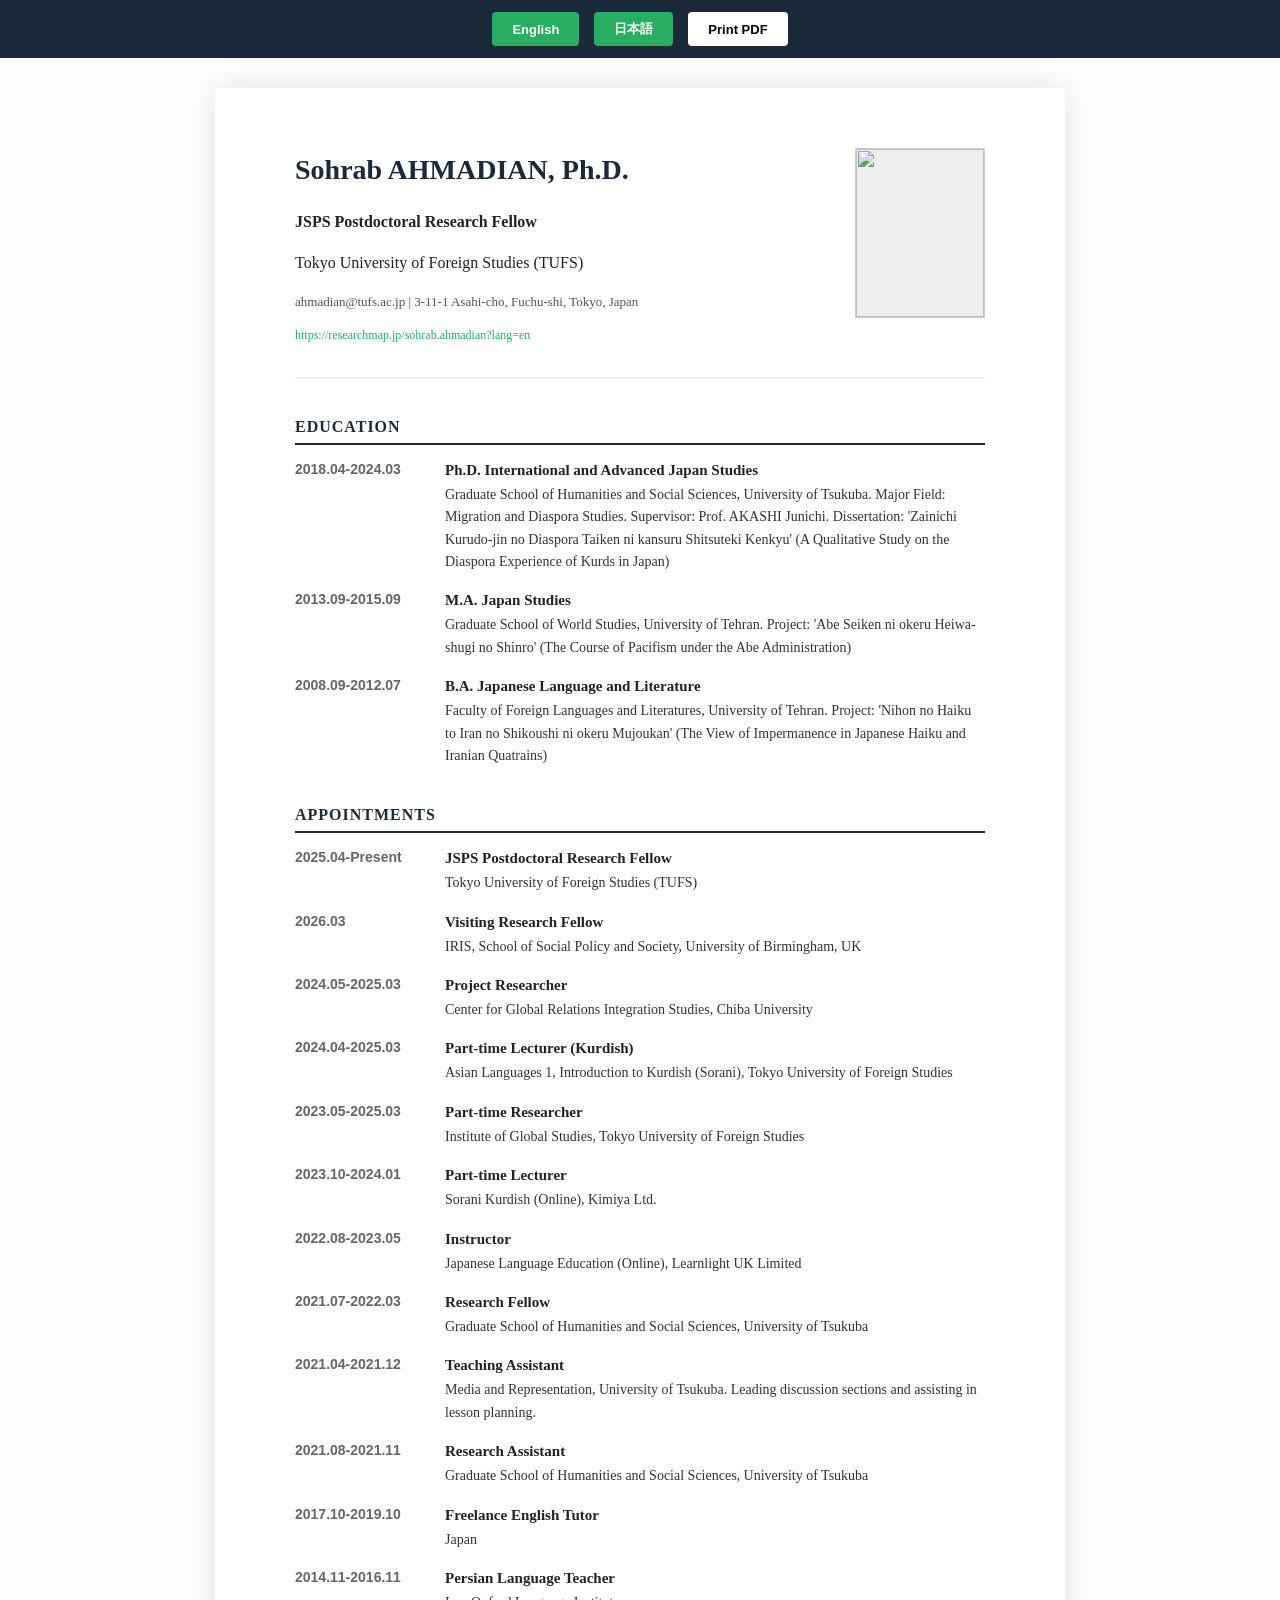
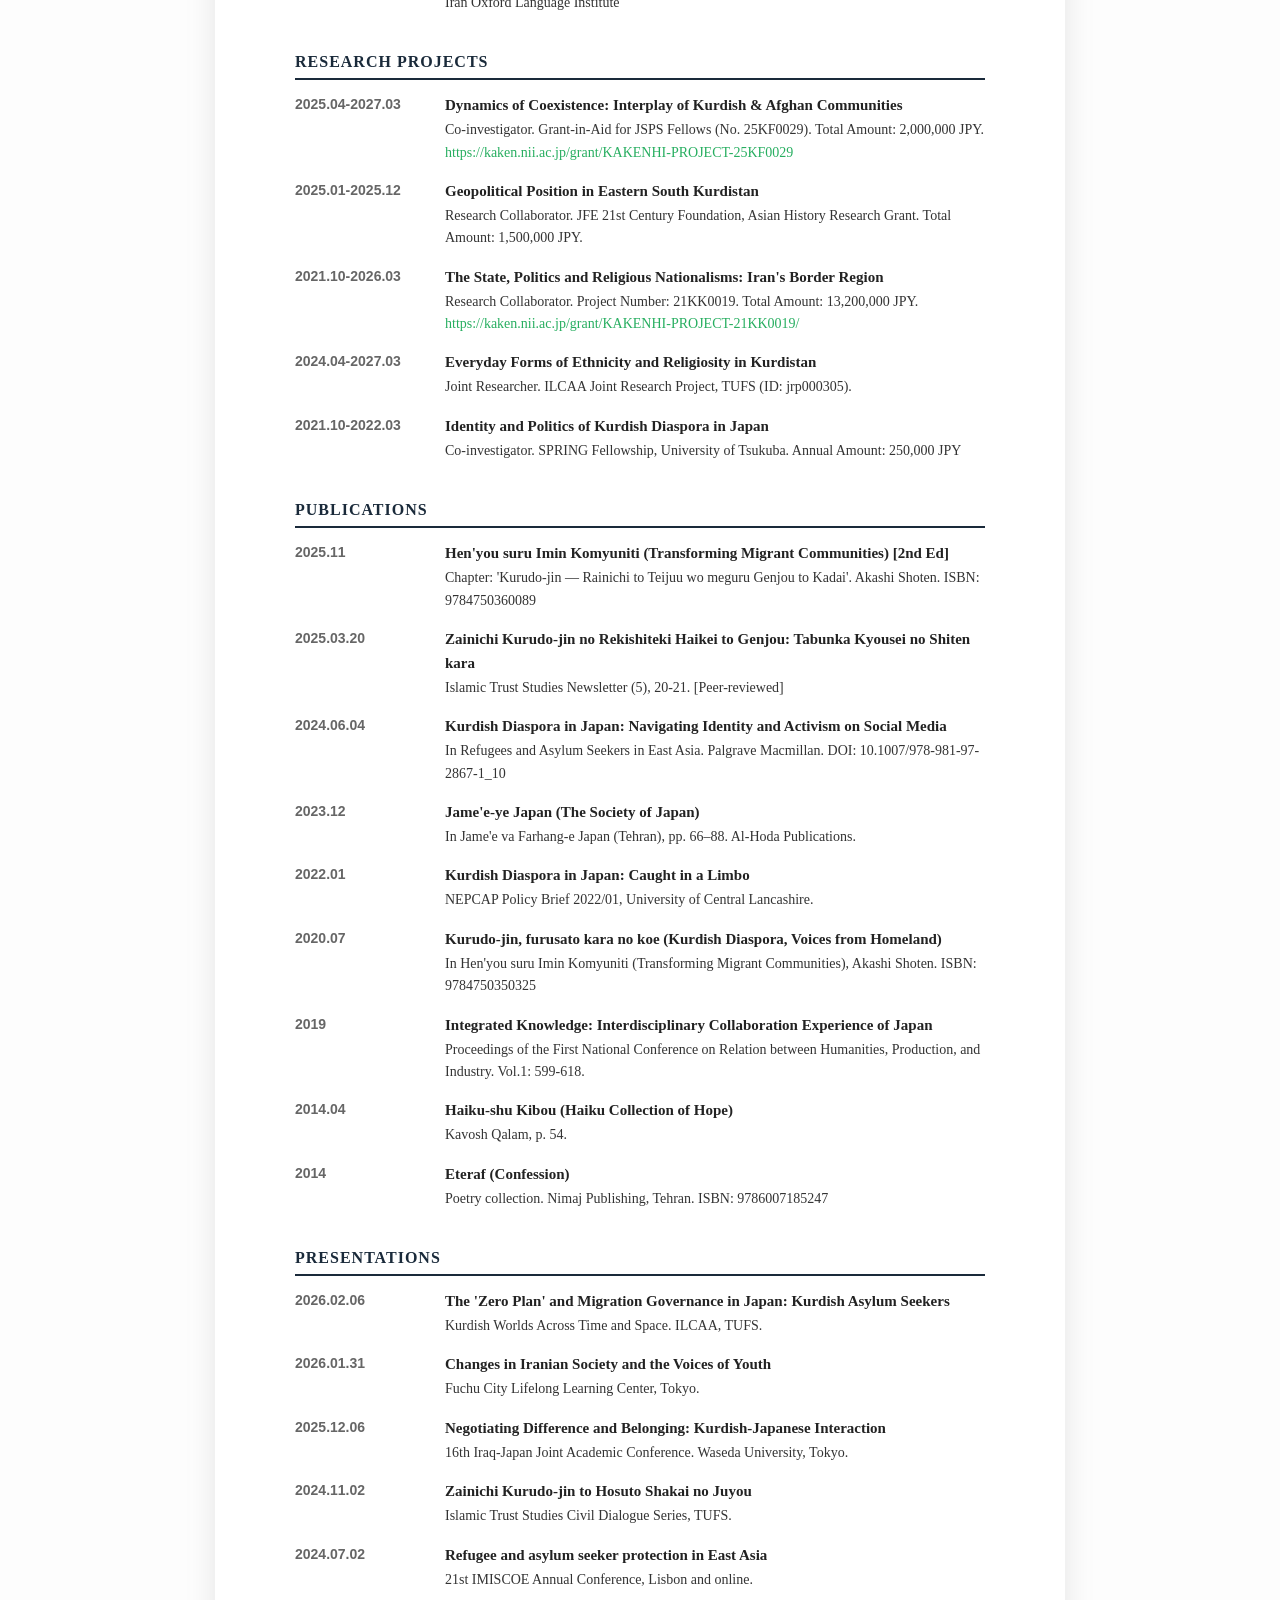
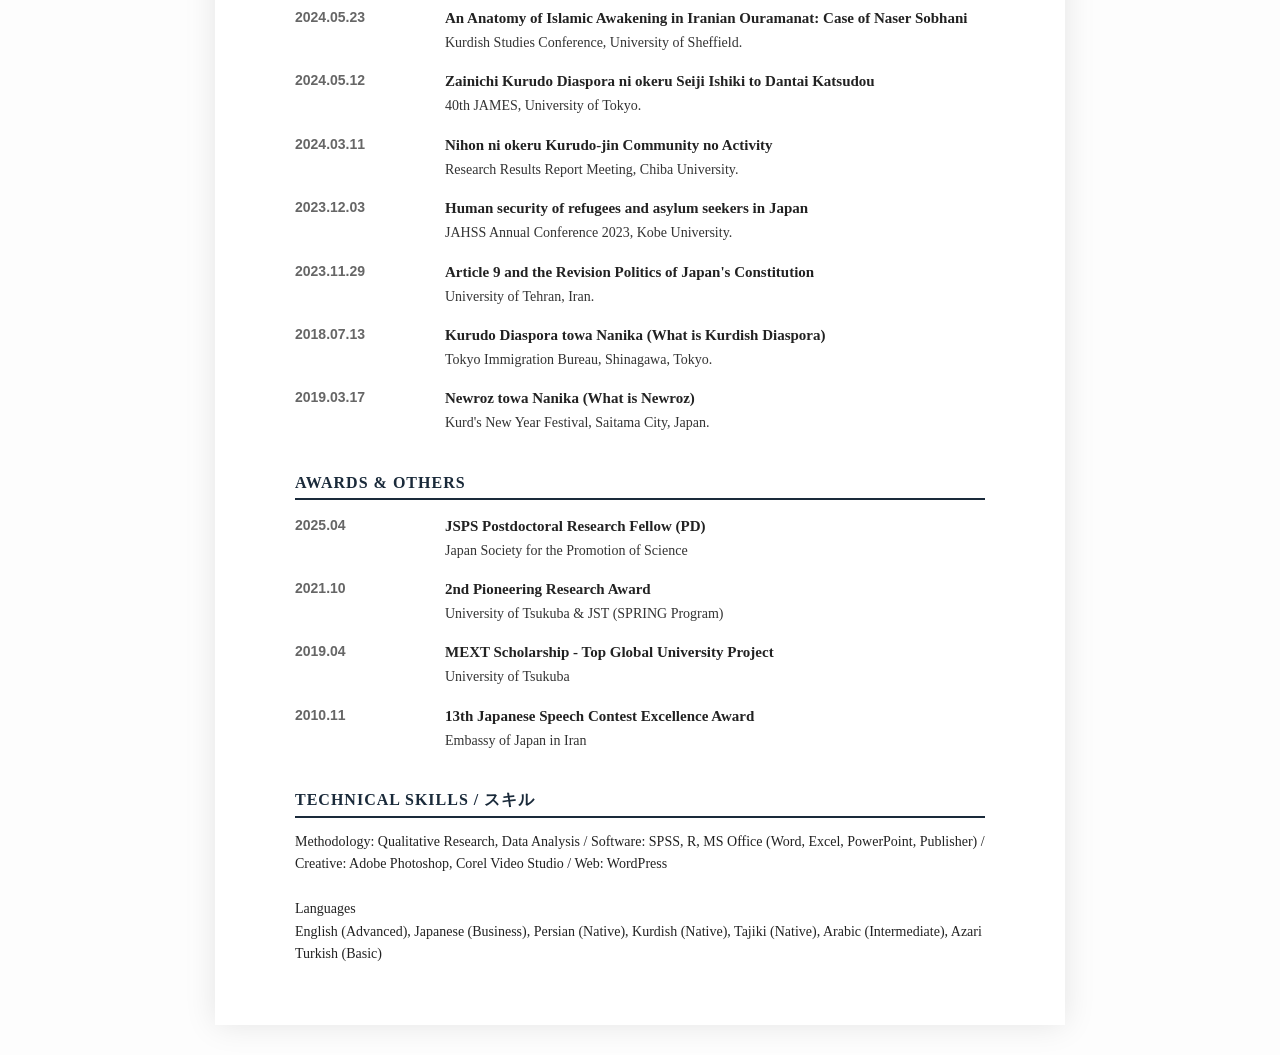
==== index.html @ d2781291 "CV Professional Sync v7.5" ====
<!DOCTYPE html>
<html lang="en">
<head>
    <meta charset="UTF-8">
    <meta name="viewport" content="width=device-width, initial-scale=1.0">
    <title>Sohrab AHMADIAN, Ph.D. | Academic CV</title>
    <style>
        :root { --primary: #1a2a3a; --accent: #27ae60; --bg: #fdfdfd; }
        * { box-sizing: border-box; }
        body { font-family: "Times New Roman", "Hiragino Mincho ProN", serif; margin: 0; background: var(--bg); color: #222; line-height: 1.6; }
        .toolbar { background: var(--primary); padding: 12px; position: sticky; top: 0; display: flex; justify-content: center; gap: 15px; z-index: 1000; }
        .btn { background: var(--accent); color: white; border: none; padding: 8px 20px; cursor: pointer; border-radius: 4px; font-weight: bold; font-size: 13px; transition: 0.3s; }
        .btn:hover { opacity: 0.8; }
        .cv-paper { max-width: 850px; margin: 30px auto; background: white; padding: 60px 80px; box-shadow: 0 0 30px rgba(0,0,0,0.1); min-height: 100vh; }
        header { display: flex; justify-content: space-between; border-bottom: 2px solid #eee; padding-bottom: 20px; margin-bottom: 30px; }
        .header-text h1 { margin: 0; font-size: 28px; color: var(--primary); }
        .katakana-name { display: block; font-size: 16px; margin-top: 5px; color: #666; font-weight: normal; }
        .photo { width: 130px; height: 170px; border: 1px solid #ccc; overflow: hidden; background: #eee; }
        .photo img { width: 100%; height: 100%; object-fit: cover; }
        h2 { border-bottom: 2px solid var(--primary); color: var(--primary); text-transform: uppercase; margin-top: 35px; font-size: 16px; padding-bottom: 3px; letter-spacing: 1px; }
        .entry { display: grid; grid-template-columns: 150px 1fr; margin-bottom: 15px; font-size: 14px; }
        .entry-date { color: #666; font-weight: bold; font-family: Arial, sans-serif; }
        .entry-title { font-weight: bold; font-size: 15px; }
        .entry-desc { color: #333; display: block; margin-top: 2px; white-space: pre-wrap; }
        @media print { .toolbar { display: none; } .cv-paper { box-shadow: none; margin: 0; padding: 40px; width: 100%; } }
    </style>
</head>
<body>

<div class="toolbar">
    <button class="btn" onclick="switchLang('en')">English</button>
    <button class="btn" onclick="switchLang('jp')">日本語</button>
    <button class="btn" style="background:white; color:black;" onclick="window.print()">Print PDF</button>
</div>

<div class="cv-paper" id="cv-content"></div>

<script id="cv-data-script">
/* DATA_START */
const cvData = {
  "labels": {
    "en": {
      "edu": "Education",
      "work": "Appointments",
      "projects": "Research Projects",
      "papers": "Publications",
      "talks": "Presentations",
      "misc": "Awards & Others",
      "languages": ""
    },
    "jp": {
      "edu": "学位・学歴",
      "work": "職歴・研究歴",
      "projects": "研究課題",
      "papers": "研究業績：論文",
      "talks": "講演・口頭発表",
      "misc": "受賞・その他",
      "languages": ""
    }
  },
  "en": {
    "profile": {
      "name": "Sohrab AHMADIAN, Ph.D.",
      "katakana": "",
      "title": "JSPS Postdoctoral Research Fellow",
      "uni": "Tokyo University of Foreign Studies (TUFS)",
      "email": "ahmadian@tufs.ac.jp",
      "address": "3-11-1 Asahi-cho, Fuchu-shi, Tokyo, Japan",
      "web": "https://researchmap.jp/sohrab.ahmadian?lang=en",
      "photo": "",
      "technical": "Methodology: Qualitative Research, Data Analysis / Software: SPSS, R, MS Office (Word, Excel, PowerPoint, Publisher) / Creative: Adobe Photoshop, Corel Video Studio / Web: WordPress\n\nLanguages\nEnglish (Advanced), Japanese (Business), Persian (Native), Kurdish (Native), Tajiki (Native), Arabic (Intermediate), Azari Turkish (Basic)"
    },
    "edu": [
      {
        "date": "2018.04-2024.03",
        "title": "Ph.D. International and Advanced Japan Studies",
        "desc": "Graduate School of Humanities and Social Sciences, University of Tsukuba. Major Field: Migration and Diaspora Studies. Supervisor: Prof. AKASHI Junichi. Dissertation: 'Zainichi Kurudo-jin no Diaspora Taiken ni kansuru Shitsuteki Kenkyu' (A Qualitative Study on the Diaspora Experience of Kurds in Japan)"
      },
      {
        "date": "2013.09-2015.09",
        "title": "M.A. Japan Studies",
        "desc": "Graduate School of World Studies, University of Tehran. Project: 'Abe Seiken ni okeru Heiwa-shugi no Shinro' (The Course of Pacifism under the Abe Administration)"
      },
      {
        "date": "2008.09-2012.07",
        "title": "B.A. Japanese Language and Literature",
        "desc": "Faculty of Foreign Languages and Literatures, University of Tehran. Project: 'Nihon no Haiku to Iran no Shikoushi ni okeru Mujoukan' (The View of Impermanence in Japanese Haiku and Iranian Quatrains)"
      }
    ],
    "work": [
      {
        "date": "2025.04-Present",
        "title": "JSPS Postdoctoral Research Fellow",
        "desc": "Tokyo University of Foreign Studies (TUFS)"
      },
      {
        "date": "2026.03",
        "title": "Visiting Research Fellow",
        "desc": "IRIS, School of Social Policy and Society, University of Birmingham, UK"
      },
      {
        "date": "2024.05-2025.03",
        "title": "Project Researcher",
        "desc": "Center for Global Relations Integration Studies, Chiba University"
      },
      {
        "date": "2024.04-2025.03",
        "title": "Part-time Lecturer (Kurdish)",
        "desc": "Asian Languages 1, Introduction to Kurdish (Sorani), Tokyo University of Foreign Studies"
      },
      {
        "date": "2023.05-2025.03",
        "title": "Part-time Researcher",
        "desc": "Institute of Global Studies, Tokyo University of Foreign Studies"
      },
      {
        "date": "2023.10-2024.01",
        "title": "Part-time Lecturer",
        "desc": "Sorani Kurdish (Online), Kimiya Ltd."
      },
      {
        "date": "2022.08-2023.05",
        "title": "Instructor",
        "desc": "Japanese Language Education (Online), Learnlight UK Limited"
      },
      {
        "date": "2021.07-2022.03",
        "title": "Research Fellow",
        "desc": "Graduate School of Humanities and Social Sciences, University of Tsukuba"
      },
      {
        "date": "2021.04-2021.12",
        "title": "Teaching Assistant",
        "desc": "Media and Representation, University of Tsukuba. Leading discussion sections and assisting in lesson planning."
      },
      {
        "date": "2021.08-2021.11",
        "title": "Research Assistant",
        "desc": "Graduate School of Humanities and Social Sciences, University of Tsukuba"
      },
      {
        "date": "2017.10-2019.10",
        "title": "Freelance English Tutor",
        "desc": "Japan"
      },
      {
        "date": "2014.11-2016.11",
        "title": "Persian Language Teacher",
        "desc": "Iran Oxford Language Institute"
      }
    ],
    "projects": [
      {
        "date": "2025.04-2027.03",
        "title": "Dynamics of Coexistence: Interplay of Kurdish & Afghan Communities",
        "desc": "Co-investigator. Grant-in-Aid for JSPS Fellows (No. 25KF0029). Total Amount: 2,000,000 JPY. https://kaken.nii.ac.jp/grant/KAKENHI-PROJECT-25KF0029"
      },
      {
        "date": "2025.01-2025.12",
        "title": "Geopolitical Position in Eastern South Kurdistan",
        "desc": "Research Collaborator. JFE 21st Century Foundation, Asian History Research Grant. Total Amount: 1,500,000 JPY."
      },
      {
        "date": "2021.10-2026.03",
        "title": "The State, Politics and Religious Nationalisms: Iran's Border Region",
        "desc": "Research Collaborator. Project Number: 21KK0019. Total Amount: 13,200,000 JPY. https://kaken.nii.ac.jp/grant/KAKENHI-PROJECT-21KK0019/"
      },
      {
        "date": "2024.04-2027.03",
        "title": "Everyday Forms of Ethnicity and Religiosity in Kurdistan",
        "desc": "Joint Researcher. ILCAA Joint Research Project, TUFS (ID: jrp000305)."
      },
      {
        "date": "2021.10-2022.03",
        "title": "Identity and Politics of Kurdish Diaspora in Japan",
        "desc": "Co-investigator. SPRING Fellowship, University of Tsukuba. Annual Amount: 250,000 JPY"
      }
    ],
    "papers": [
      {
        "date": "2025.11",
        "title": "Hen'you suru Imin Komyuniti (Transforming Migrant Communities) [2nd Ed]",
        "desc": "Chapter: 'Kurudo-jin — Rainichi to Teijuu wo meguru Genjou to Kadai'. Akashi Shoten. ISBN: 9784750360089"
      },
      {
        "date": "2025.03.20",
        "title": "Zainichi Kurudo-jin no Rekishiteki Haikei to Genjou: Tabunka Kyousei no Shiten kara",
        "desc": "Islamic Trust Studies Newsletter (5), 20-21. [Peer-reviewed]"
      },
      {
        "date": "2024.06.04",
        "title": "Kurdish Diaspora in Japan: Navigating Identity and Activism on Social Media",
        "desc": "In Refugees and Asylum Seekers in East Asia. Palgrave Macmillan. DOI: 10.1007/978-981-97-2867-1_10"
      },
      {
        "date": "2023.12",
        "title": "Jame'e-ye Japan (The Society of Japan)",
        "desc": "In Jame'e va Farhang-e Japan (Tehran), pp. 66–88. Al-Hoda Publications."
      },
      {
        "date": "2022.01",
        "title": "Kurdish Diaspora in Japan: Caught in a Limbo",
        "desc": "NEPCAP Policy Brief 2022/01, University of Central Lancashire."
      },
      {
        "date": "2020.07",
        "title": "Kurudo-jin, furusato kara no koe (Kurdish Diaspora, Voices from Homeland)",
        "desc": "In Hen'you suru Imin Komyuniti (Transforming Migrant Communities), Akashi Shoten. ISBN: 9784750350325"
      },
      {
        "date": "2019",
        "title": "Integrated Knowledge: Interdisciplinary Collaboration Experience of Japan",
        "desc": "Proceedings of the First National Conference on Relation between Humanities, Production, and Industry. Vol.1: 599-618."
      },
      {
        "date": "2014.04",
        "title": "Haiku-shu Kibou (Haiku Collection of Hope)",
        "desc": "Kavosh Qalam, p. 54."
      },
      {
        "date": "2014",
        "title": "Eteraf (Confession)",
        "desc": "Poetry collection. Nimaj Publishing, Tehran. ISBN: 9786007185247"
      }
    ],
    "talks": [
      {
        "date": "2026.02.06",
        "title": "The 'Zero Plan' and Migration Governance in Japan: Kurdish Asylum Seekers",
        "desc": "Kurdish Worlds Across Time and Space. ILCAA, TUFS."
      },
      {
        "date": "2026.01.31",
        "title": "Changes in Iranian Society and the Voices of Youth",
        "desc": "Fuchu City Lifelong Learning Center, Tokyo."
      },
      {
        "date": "2025.12.06",
        "title": "Negotiating Difference and Belonging: Kurdish-Japanese Interaction",
        "desc": "16th Iraq-Japan Joint Academic Conference. Waseda University, Tokyo."
      },
      {
        "date": "2024.11.02",
        "title": "Zainichi Kurudo-jin to Hosuto Shakai no Juyou",
        "desc": "Islamic Trust Studies Civil Dialogue Series, TUFS."
      },
      {
        "date": "2024.07.02",
        "title": "Refugee and asylum seeker protection in East Asia",
        "desc": "21st IMISCOE Annual Conference, Lisbon and online."
      },
      {
        "date": "2024.05.23",
        "title": "An Anatomy of Islamic Awakening in Iranian Ouramanat: Case of Naser Sobhani",
        "desc": "Kurdish Studies Conference, University of Sheffield."
      },
      {
        "date": "2024.05.12",
        "title": "Zainichi Kurudo Diaspora ni okeru Seiji Ishiki to Dantai Katsudou",
        "desc": "40th JAMES, University of Tokyo."
      },
      {
        "date": "2024.03.11",
        "title": "Nihon ni okeru Kurudo-jin Community no Activity",
        "desc": "Research Results Report Meeting, Chiba University."
      },
      {
        "date": "2023.12.03",
        "title": "Human security of refugees and asylum seekers in Japan",
        "desc": "JAHSS Annual Conference 2023, Kobe University."
      },
      {
        "date": "2023.11.29",
        "title": "Article 9 and the Revision Politics of Japan's Constitution",
        "desc": "University of Tehran, Iran."
      },
      {
        "date": "2018.07.13",
        "title": "Kurudo Diaspora towa Nanika (What is Kurdish Diaspora)",
        "desc": "Tokyo Immigration Bureau, Shinagawa, Tokyo."
      },
      {
        "date": "2019.03.17",
        "title": "Newroz towa Nanika (What is Newroz)",
        "desc": "Kurd's New Year Festival, Saitama City, Japan."
      }
    ],
    "misc": [
      {
        "date": "2025.04",
        "title": "JSPS Postdoctoral Research Fellow (PD)",
        "desc": "Japan Society for the Promotion of Science"
      },
      {
        "date": "2021.10",
        "title": "2nd Pioneering Research Award",
        "desc": "University of Tsukuba & JST (SPRING Program)"
      },
      {
        "date": "2019.04",
        "title": "MEXT Scholarship - Top Global University Project",
        "desc": "University of Tsukuba"
      },
      {
        "date": "2010.11",
        "title": "13th Japanese Speech Contest Excellence Award",
        "desc": "Embassy of Japan in Iran"
      }
    ],
    "languages": []
  },
  "jp": {
    "profile": {
      "name": "Sohrab AHMADIAN, Ph.D.",
      "katakana": "ソホラブ  アフマディヤーン ",
      "title": "JSPS 外国人特別研究員 (PD)",
      "uni": "東京外国語大学 大学院総合国際学研究院",
      "email": "ahmadian@tufs.ac.jp",
      "address": "東京都府中市朝日町3-11-1",
      "web": "https://researchmap.jp/sohrab.ahmadian?lang=ja",
      "photo": "",
      "technical": "質的研究手法, データ分析, SPSS, R, MS Office, Photoshop, Corel Video Studio, WordPress\n\nLanguages\n英語 (上級), 日本語 (ビジネス), ペルシア語 (母語), クルド語 (母語), タジク語 (母語), アラビア語 (中級), アゼルバイジャン・トルコ語 (初級)"
    },
    "edu": [
      {
        "date": "2018.04-2024.03",
        "title": "筑波大学 大学院人文社会科学研究科 博士（国際日本研究）",
        "desc": "専攻：移民・ディアスポラ研究。指導教員：明石純一教授。博士論文：『在日クルド人のディアスポラ体験に関する質的研究』"
      },
      {
        "date": "2013.09-2015.09",
        "title": "テヘラン大学 大学院世界研究科 日本研究専攻（修士）",
        "desc": "指導教員：Mohammed Naghizadeh教授。修士論文：『安倍政権における平和主義の進路― 憲法9条改正／解釈問題を中心に』"
      },
      {
        "date": "2008.09-2012.07",
        "title": "テヘラン大学 外国語・外国文学部 日本語日本文学専攻（学士）",
        "desc": "卒業論文：『日本の俳句とイランの四行詩における「無常観」― 松尾芭蕉とウマル・ハイヤームを中心に』"
      }
    ],
    "work": [
      {
        "date": "2025.04-現在",
        "title": "東京外国語大学 JSPS外国人特別研究員 (PD)",
        "desc": "東京外国語大学"
      },
      {
        "date": "2026.03",
        "title": "IRIS, School of Social Policy and Society, University of Birmingham",
        "desc": "IRIS, School of Social Policy and Society, University of Birmingham"
      },
      {
        "date": "2024.05-2025.03",
        "title": "千葉大学 グローバル関係融合研究センター 特任研究員",
        "desc": "千葉大学"
      },
      {
        "date": "2024.04-2025.03",
        "title": "東京外国語大学 非常勤講師 (クルド語)",
        "desc": "東京外国語大学"
      },
      {
        "date": "2023.05-2025.03",
        "title": "東京外国語大学 大学院総合国際学研究院 非常勤研究員",
        "desc": "東京外国語大学"
      },
      {
        "date": "2023.10-2024.01",
        "title": "Sorani Kurdish Language Instructor",
        "desc": "株式会社 Kimiya (オンライン講座)"
      },
      {
        "date": "2022.08-2023.05",
        "title": "Japanese Language Trainer",
        "desc": "Learnlight UK Limited (オンライン講座)"
      },
      {
        "date": "2021.07-2022.03",
        "title": "筑波大学 大学院人文社会科学研究科 研究員",
        "desc": "筑波大学"
      },
      {
        "date": "2021.04-2021.12",
        "title": "ティーチング・アシスタント (表象メディア論)",
        "desc": "筑波大学。授業計画の補助、学生への個別指導およびディスカッションのモデレートを担当。"
      },
      {
        "date": "2021.08-2021.11",
        "title": "リサーチ・アシスタント (RA)",
        "desc": "筑波大学 大学院人文社会科学研究科"
      },
      {
        "date": "2017.10-2019.10",
        "title": "フリーランス 英語講師",
        "desc": "日本"
      },
      {
        "date": "2014.11-2016.11",
        "title": "ペルシア語講師",
        "desc": "Iran Oxford Language Institute (日本人対象)"
      }
    ],
    "projects": [
      {
        "date": "2025.04-2027.03",
        "title": "共存のダイナミクス―地域住民、地方自治体と在日クルド、アフガン移民コミュニティー",
        "desc": "日本学術振興会 特別研究員奨励費 (25KF0029)。総額 2,000,000円"
      },
      {
        "date": "2025.01-2025.12",
        "title": "南クルディスタン東部の地政学的位置と社会的宗教性の変遷",
        "desc": "JFE21世紀財団 アジア歴史研究助成。総額 1,500,000円"
      },
      {
        "date": "2021.10-2026.03",
        "title": "The State, Politics and Religious Nationalisms: Iran's Western Border Region in Comparative Perspective",
        "desc": "課題番号：21KK0019。総額 13,200,000円"
      },
      {
        "date": "2024.04-2027.03",
        "title": "Everyday Forms of Ethnicity and Religiosity in Kurdistan",
        "desc": "共同研究員。東京外国語大学 AA研 (ILCAA) 共同研究プロジェクト (ID: jrp000305)"
      },
      {
        "date": "2021.10-2022.03",
        "title": "在日クルド人ディアスポラのアイデンティティとポリティクス",
        "desc": "SPRING 次世代研究者挑戦的研究プログラム、筑波大学"
      }
    ],
    "papers": [
      {
        "date": "2025.11",
        "title": "変容する移民コミュニティ【第2版】 : 時間・空間・階層",
        "desc": "分担執筆：「クルド人――来日と定住をめぐる現状と課題」。明石書店. ISBN: 9784750360089"
      },
      {
        "date": "2025.03.20",
        "title": "在日クルド人の歴史的背景と現状： 多文化共生の視点から",
        "desc": "『イスラーム信頼学ニュースレター』(5), 20-21. [査読有り]"
      },
      {
        "date": "2024.06.04",
        "title": "Kurdish Diaspora in Japan: Navigating Kurdish Identity and Activism on Social Media",
        "desc": "Palgrave Macmillan Studies on Human Rights in Asia. DOI: 10.1007/978-981-97-2867-1_10"
      },
      {
        "date": "2023.12",
        "title": "Jame'e-ye Japan",
        "desc": "『イランの社会と文化』所収 (pp. 66–88). Al-Hoda 出版 (テヘラン)."
      },
      {
        "date": "2022.01",
        "title": "Kurdish Diaspora in Japan: Caught in a Limbo Between Immigration Policies and Politics",
        "desc": "NEPCAP Policy Brief 2022/01, セントラル・ランカシャー大学."
      },
      {
        "date": "2020.07",
        "title": "在日クルド人、ふるさとからの声",
        "desc": "変容する移民コミュニティ (pp. 38-41). 明石書店. ISBN: 9784750350325"
      },
      {
        "date": "2019",
        "title": "Integrated Knowledge: interdisciplinary collaboration experience of Japan",
        "desc": "第1回 人文学・生産・産業連携国内会議 論文集. Vol.1: 599-618."
      },
      {
        "date": "2014.04",
        "title": "『俳句集 希望』掲載作品",
        "desc": "Kavosh Qalam, p. 54"
      },
      {
        "date": "2014",
        "title": "詩集 Eteraf",
        "desc": "Nimaj 出版 (テヘラン). ISBN: 9786007185247"
      }
    ],
    "talks": [
      {
        "date": "2026.02.06",
        "title": "The 'Zero Plan' and Migration Governance in Japan: A Case Study of Kurdish Asylum Seekers",
        "desc": "東京外国語大学 AA研 (ILCAA) 国際会議"
      },
      {
        "date": "2026.01.31",
        "title": "講師：「イラン社会の変化と若者たちの声」",
        "desc": "府中市生涯学習センター"
      },
      {
        "date": "2025.12.06",
        "title": "Negotiating Difference and Belonging: Social Dynamics of Kurdish-Japanese Interaction in a Changing Society",
        "desc": "第16回 日本・イラク共同学術会議 (早稲田大学)"
      },
      {
        "date": "2024.11.02",
        "title": "在日クルド人とホスト社会の受容：歴史的背景と現状の課題",
        "desc": "イスラーム信頼学対話シリーズ、東京外国語大学"
      },
      {
        "date": "2024.07.02",
        "title": "Refugee and asylum seeker protection in East Asia: The interplay between state, civil society, and migrant actors",
        "desc": "第21回 IMISCOE 年次大会 (リスボン)"
      },
      {
        "date": "2024.05.23",
        "title": "An Anatomy of Islamic Awakening in Iranian Ouramanat: the Case of Naser Sobhani",
        "desc": "シェフィールド大学 クルド研究会議"
      },
      {
        "date": "2024.05.12",
        "title": "在日クルド人ディアスポラにおける政治意識と団体活動",
        "desc": "日本中東学会 第40回年次大会 (東京大学)"
      },
      {
        "date": "2024.03.11",
        "title": "日本におけるクルド人コミュニティの活動",
        "desc": "研究成果報告会, 千葉大学."
      },
      {
        "date": "2023.12.03",
        "title": "日本における難民と庇護申请者の人間の安全保障",
        "desc": "人間の安全保障学会 (神戸大学)"
      },
      {
        "date": "2023.11.29",
        "title": "Article 9 and the Revision Politics of Japan's Constitution",
        "desc": "テヘラン大学 第38回日本研究セッション"
      },
      {
        "date": "2018.07.13",
        "title": "クルド人ディアスポラとはなにか",
        "desc": "東京入国管理局（品川）"
      },
      {
        "date": "2019.03.17",
        "title": "ネウロズ（クルドの新年）とは何か：クルドの歴史の視点から",
        "desc": "埼玉県さいたま市"
      }
    ],
    "misc": [
      {
        "date": "2025.04",
        "title": "日本学術振興会 外国人特別研究員 (PD) 採用",
        "desc": "日本学術振興会"
      },
      {
        "date": "2021.10",
        "title": "2021年度挑戦的研究奨励賞 (SPRINGプログラム)",
        "desc": "筑波大学・日本科学技術振興機構（JST）"
      },
      {
        "date": "2019.04",
        "title": "文部科学省奨学金 (スーパーグローバル大学創成支援事業)",
        "desc": "筑波大学"
      },
      {
        "date": "2010.11",
        "title": "第13回日本語スピーچコンテスト 優秀賞",
        "desc": "在イラン日本国大使館"
      }
    ],
    "languages": [
      {
        "date": "",
        "title": "",
        "desc": ""
      }
    ]
  }
};
/* DATA_END */

function makeLinks(text) {
    if (!text) return "";
    const urlPattern = /(https?:\/\/[^\s]+)/g;
    return text.replace(urlPattern, url => `<a href="${url}" target="_blank" style="color:var(--accent); text-decoration:none;">${url}</a>`);
}

function switchLang(lang) {
    const d = cvData[lang];
    const labels = cvData.labels[lang];
    const p = d.profile;
    const img = p.photo || "https://researchmap.jp/sohrab.ahmadian/avatar.jpg";
    
    // Header Logic
    let html = `<header><div class="header-text">
        <h1>${p.name || ''}</h1>
        ${p.katakana ? `<span class="katakana-name">${p.katakana}</span>` : ''}
        <p><strong>${p.title || ''}</strong></p>
        <p>${p.uni || ''}</p>
        <p style="font-size:13px; color:#555; margin-top:5px;">${p.email || ''} | ${p.address || ''}</p>
        <p style="font-size:12px;">${makeLinks(p.web)}</p>
    </div>
    <div class="photo"><img src="${img}"></div></header>`;
    
    // Dynamic Categories Logic
    const categories = Object.keys(d).filter(k => k !== 'profile');
    
    categories.forEach(key => {
        if (d[key] && d[key].length > 0) {
            const sectionTitle = (labels && labels[key]) ? labels[key] : key.replace(/_/g, ' ').toUpperCase();
            html += `<h2>${sectionTitle}</h2>`;
            d[key].forEach(item => {
                html += `<div class="entry"><div class="entry-date">${item.date}</div><div><div class="entry-title">${item.title}</div><div class="entry-desc">${makeLinks(item.desc)}</div></div></div>`;
            });
        }
    });
    
    // Skills Footer
    html += `<h2>Technical Skills / スキル</h2><div style="font-size:14px; margin-top:10px; white-space:pre-wrap;">${p.technical || ''}</div>`;
    
    document.getElementById('cv-content').innerHTML = html;
}
window.onload = () => switchLang('en');
</script>
</body>
</html>
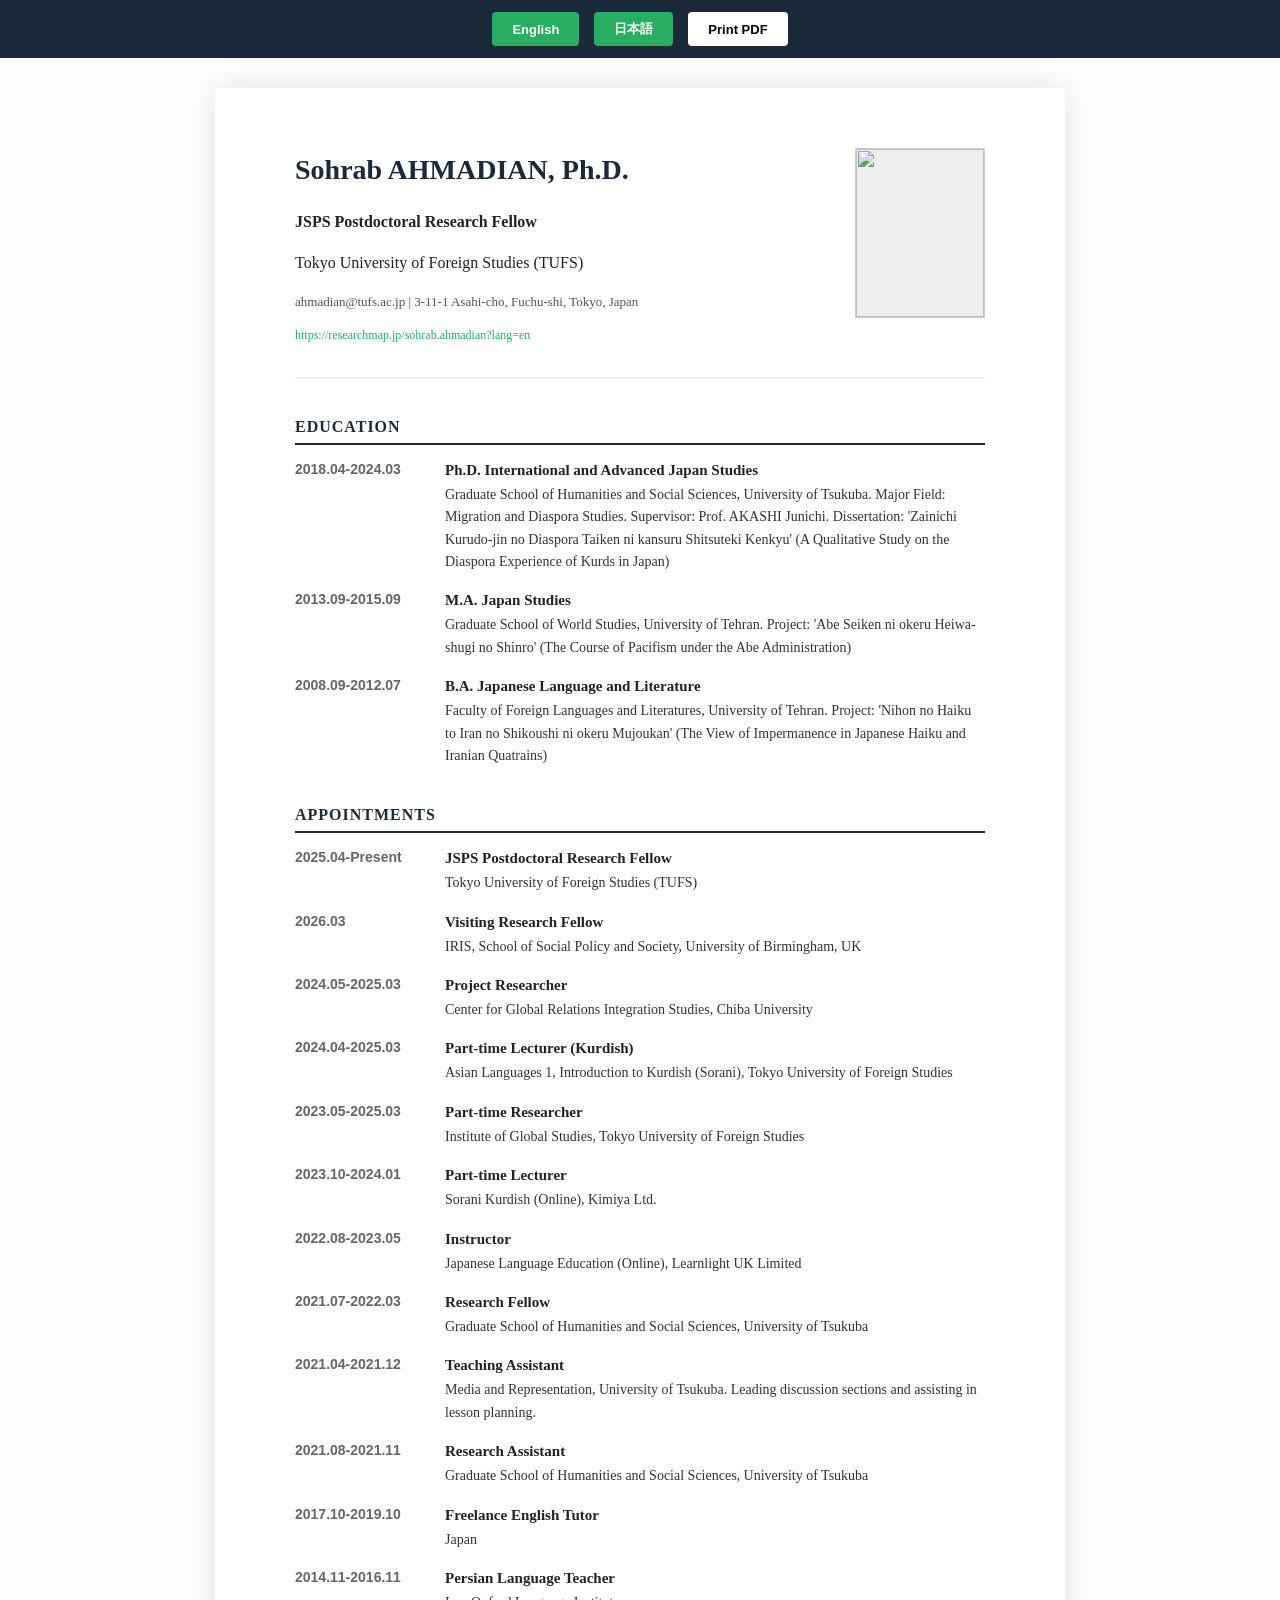
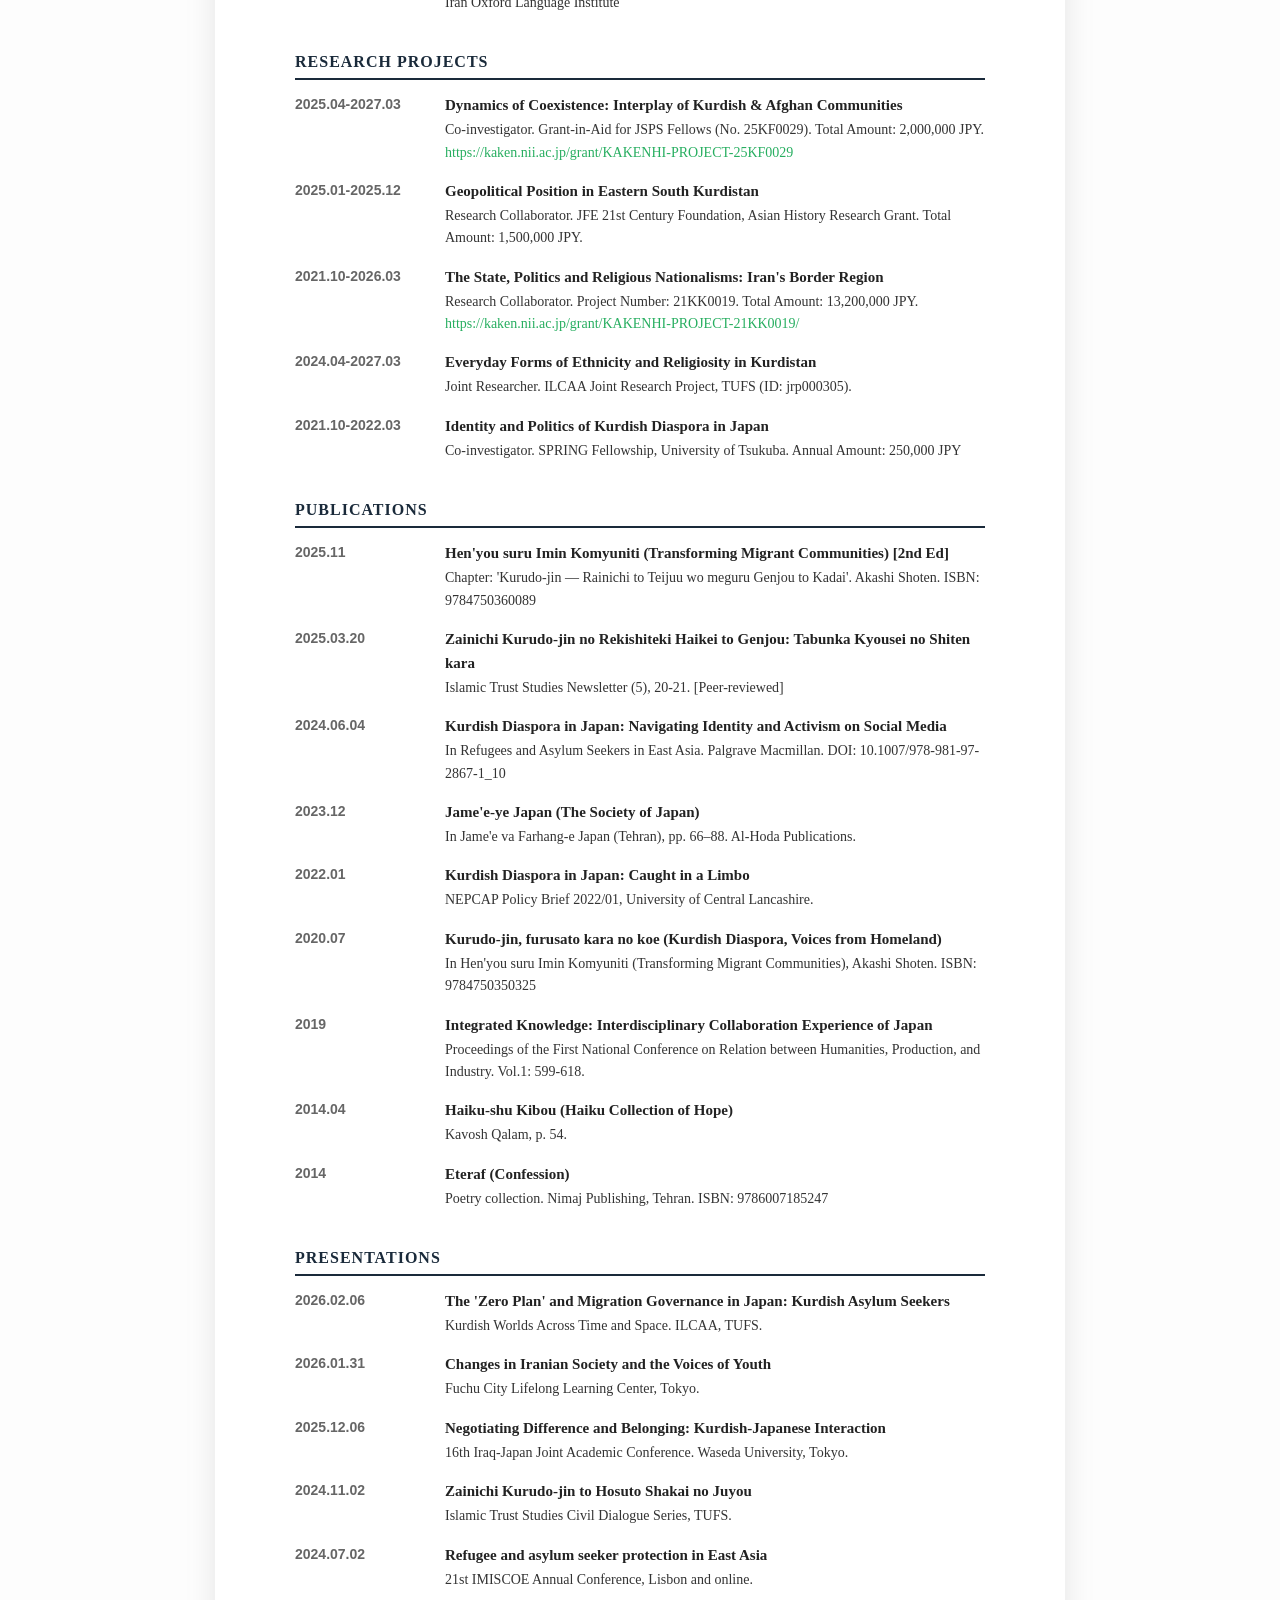
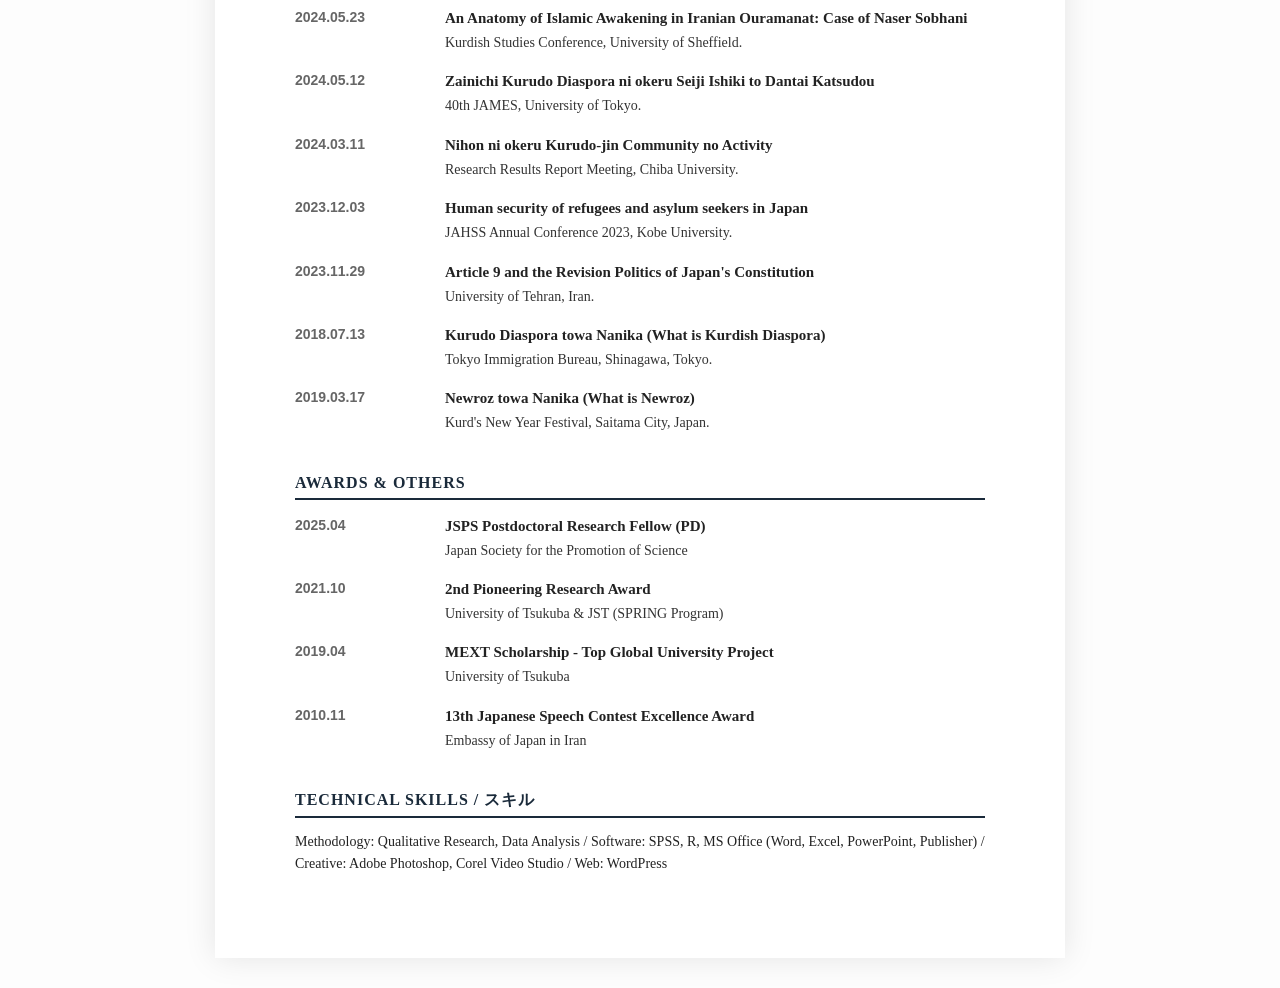
==== commit 10ca5e2e: "CV Update v8.1" ====
--- a/index.html
+++ b/index.html
@@ -45,8 +45,7 @@
       "projects": "Research Projects",
       "papers": "Publications",
       "talks": "Presentations",
-      "misc": "Awards & Others",
-      "languages": ""
+      "misc": "Awards & Others"
     },
     "jp": {
       "edu": "学位・学歴",
@@ -54,8 +53,7 @@
       "projects": "研究課題",
       "papers": "研究業績：論文",
       "talks": "講演・口頭発表",
-      "misc": "受賞・その他",
-      "languages": ""
+      "misc": "受賞・その他"
     }
   },
   "en": {
@@ -68,7 +66,8 @@
       "address": "3-11-1 Asahi-cho, Fuchu-shi, Tokyo, Japan",
       "web": "https://researchmap.jp/sohrab.ahmadian?lang=en",
       "photo": "",
-      "technical": "Methodology: Qualitative Research, Data Analysis / Software: SPSS, R, MS Office (Word, Excel, PowerPoint, Publisher) / Creative: Adobe Photoshop, Corel Video Studio / Web: WordPress\n\nLanguages\nEnglish (Advanced), Japanese (Business), Persian (Native), Kurdish (Native), Tajiki (Native), Arabic (Intermediate), Azari Turkish (Basic)"
+      "technical": "Methodology: Qualitative Research, Data Analysis / Software: SPSS, R, MS Office (Word, Excel, PowerPoint, Publisher) / Creative: Adobe Photoshop, Corel Video Studio / Web: WordPress\n\n",
+      "languages": "English (Advanced), Japanese (Business), Persian (Native), Kurdish (Native), Tajiki (Native), Arabic (Intermediate), Azari Turkish (Basic)"
     },
     "edu": [
       {
@@ -306,8 +305,7 @@
         "title": "13th Japanese Speech Contest Excellence Award",
         "desc": "Embassy of Japan in Iran"
       }
-    ],
-    "languages": []
+    ]
   },
   "jp": {
     "profile": {
@@ -319,7 +317,8 @@
       "address": "東京都府中市朝日町3-11-1",
       "web": "https://researchmap.jp/sohrab.ahmadian?lang=ja",
       "photo": "",
-      "technical": "質的研究手法, データ分析, SPSS, R, MS Office, Photoshop, Corel Video Studio, WordPress\n\nLanguages\n英語 (上級), 日本語 (ビジネス), ペルシア語 (母語), クルド語 (母語), タジク語 (母語), アラビア語 (中級), アゼルバイジャン・トルコ語 (初級)"
+      "technical": "質的研究手法, データ分析, SPSS, R, MS Office, Photoshop, Corel Video Studio, WordPress\n\n",
+      "languages": "英語 (上級), 日本語 (ビジネス), ペルシア語 (ネイチーブ), クルド語 (母語), タジク語 (ネイチーブ), アラビア語 (中級), アゼリートルコ語 (初級)"
     },
     "edu": [
       {
@@ -556,13 +555,6 @@
         "date": "2010.11",
         "title": "第13回日本語スピーچコンテスト 優秀賞",
         "desc": "在イラン日本国大使館"
-      }
-    ],
-    "languages": [
-      {
-        "date": "",
-        "title": "",
-        "desc": ""
       }
     ]
   }
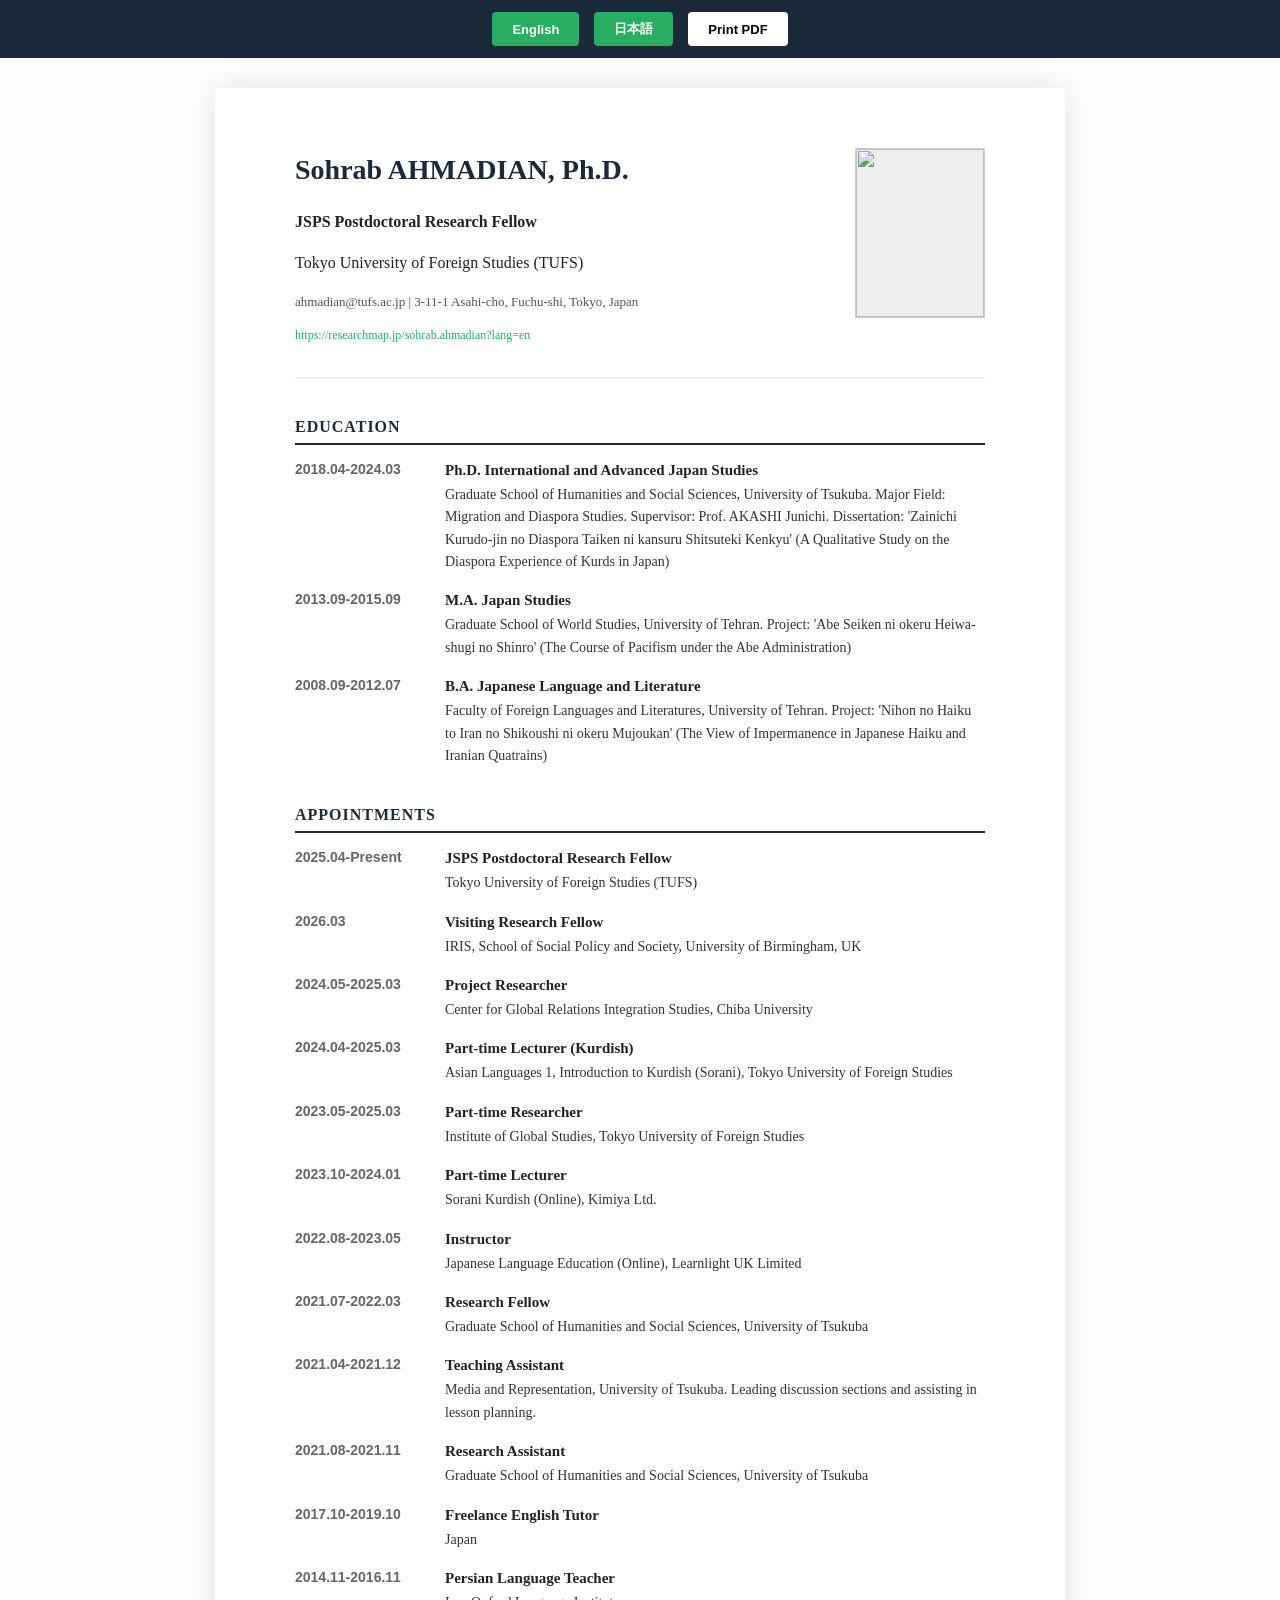
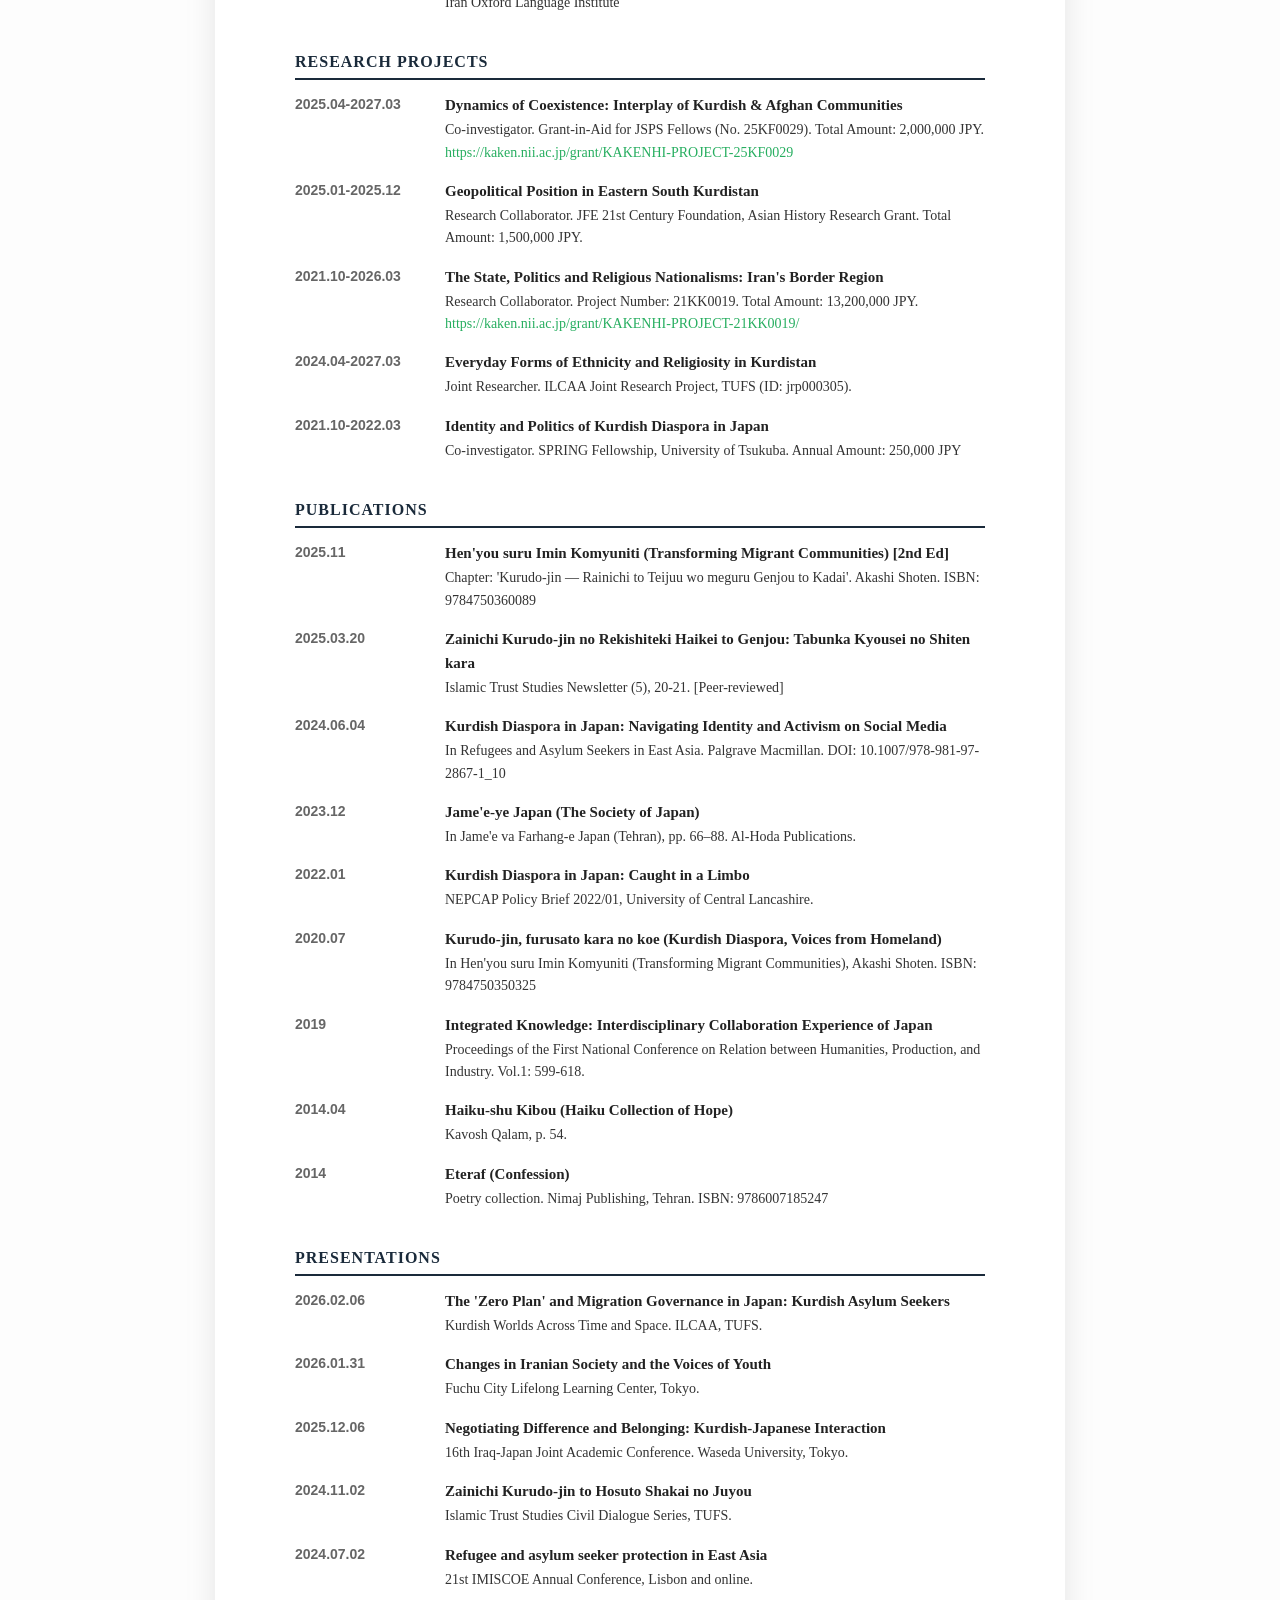
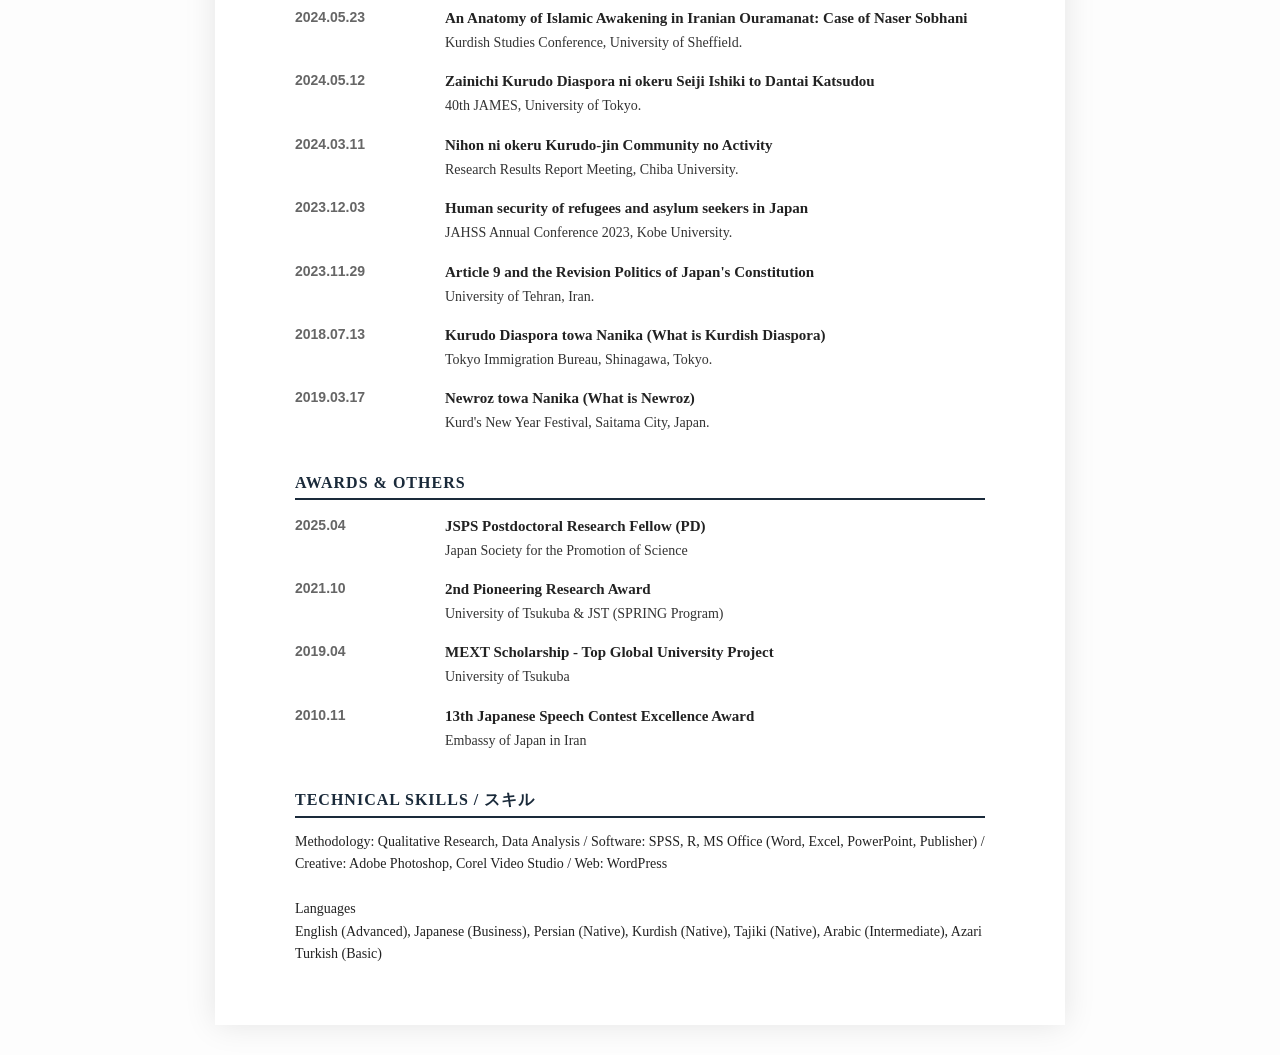
==== commit b08f6e35: "CV Update v8.1" ====
--- a/index.html
+++ b/index.html
@@ -66,8 +66,8 @@
       "address": "3-11-1 Asahi-cho, Fuchu-shi, Tokyo, Japan",
       "web": "https://researchmap.jp/sohrab.ahmadian?lang=en",
       "photo": "",
-      "technical": "Methodology: Qualitative Research, Data Analysis / Software: SPSS, R, MS Office (Word, Excel, PowerPoint, Publisher) / Creative: Adobe Photoshop, Corel Video Studio / Web: WordPress\n\n",
-      "languages": "English (Advanced), Japanese (Business), Persian (Native), Kurdish (Native), Tajiki (Native), Arabic (Intermediate), Azari Turkish (Basic)"
+      "technical": "Methodology: Qualitative Research, Data Analysis / Software: SPSS, R, MS Office (Word, Excel, PowerPoint, Publisher) / Creative: Adobe Photoshop, Corel Video Studio / Web: WordPress\n\nLanguages\nEnglish (Advanced), Japanese (Business), Persian (Native), Kurdish (Native), Tajiki (Native), Arabic (Intermediate), Azari Turkish (Basic)\n",
+      "languages": ""
     },
     "edu": [
       {
@@ -317,8 +317,8 @@
       "address": "東京都府中市朝日町3-11-1",
       "web": "https://researchmap.jp/sohrab.ahmadian?lang=ja",
       "photo": "",
-      "technical": "質的研究手法, データ分析, SPSS, R, MS Office, Photoshop, Corel Video Studio, WordPress\n\n",
-      "languages": "英語 (上級), 日本語 (ビジネス), ペルシア語 (ネイチーブ), クルド語 (母語), タジク語 (ネイチーブ), アラビア語 (中級), アゼリートルコ語 (初級)"
+      "technical": "質的研究手法, データ分析, SPSS, R, MS Office, Photoshop, Corel Video Studio, WordPress\n\n言語能力:\n英語 (上級), 日本語 (ビジネス), ペルシア語 (ネイチーブ), クルド語 (母語), タジク語 (ネイチーブ), アラビア語 (中級), アゼリートルコ語 (初級)\n\n",
+      "languages": ""
     },
     "edu": [
       {
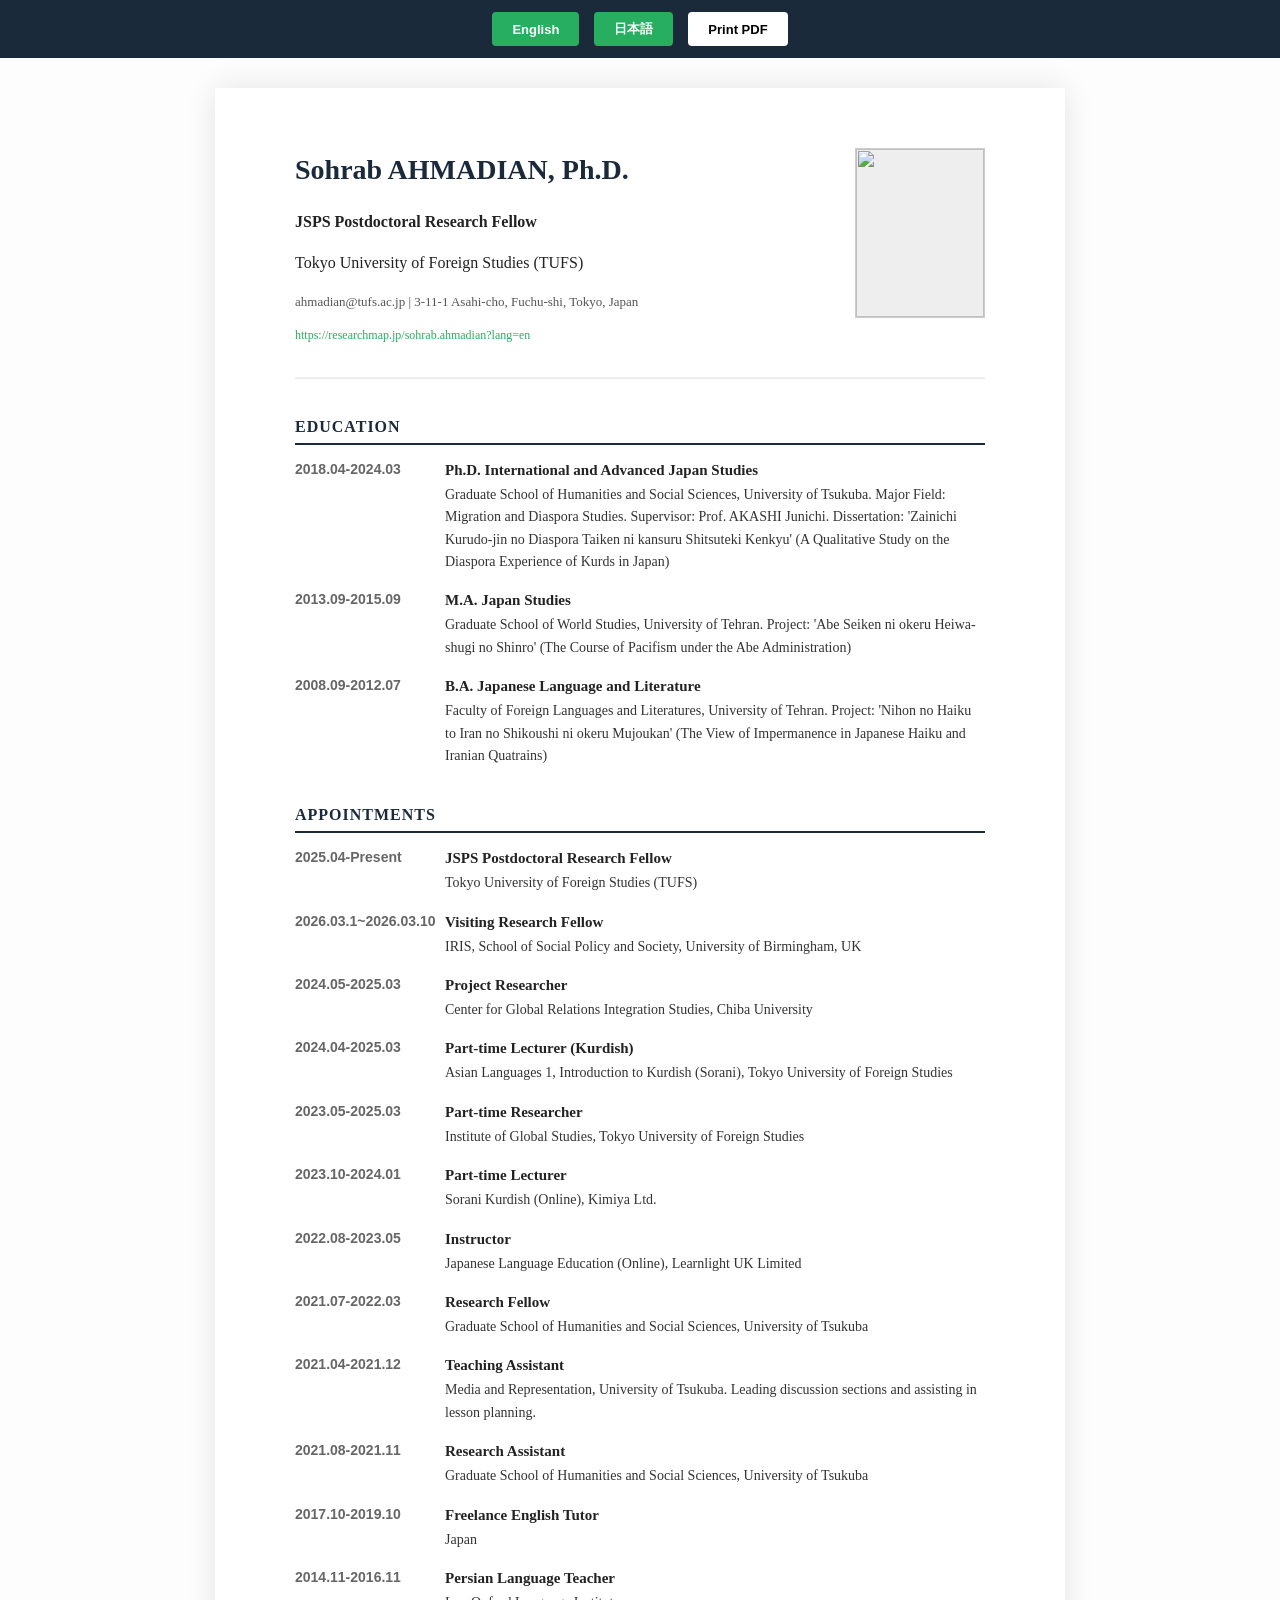
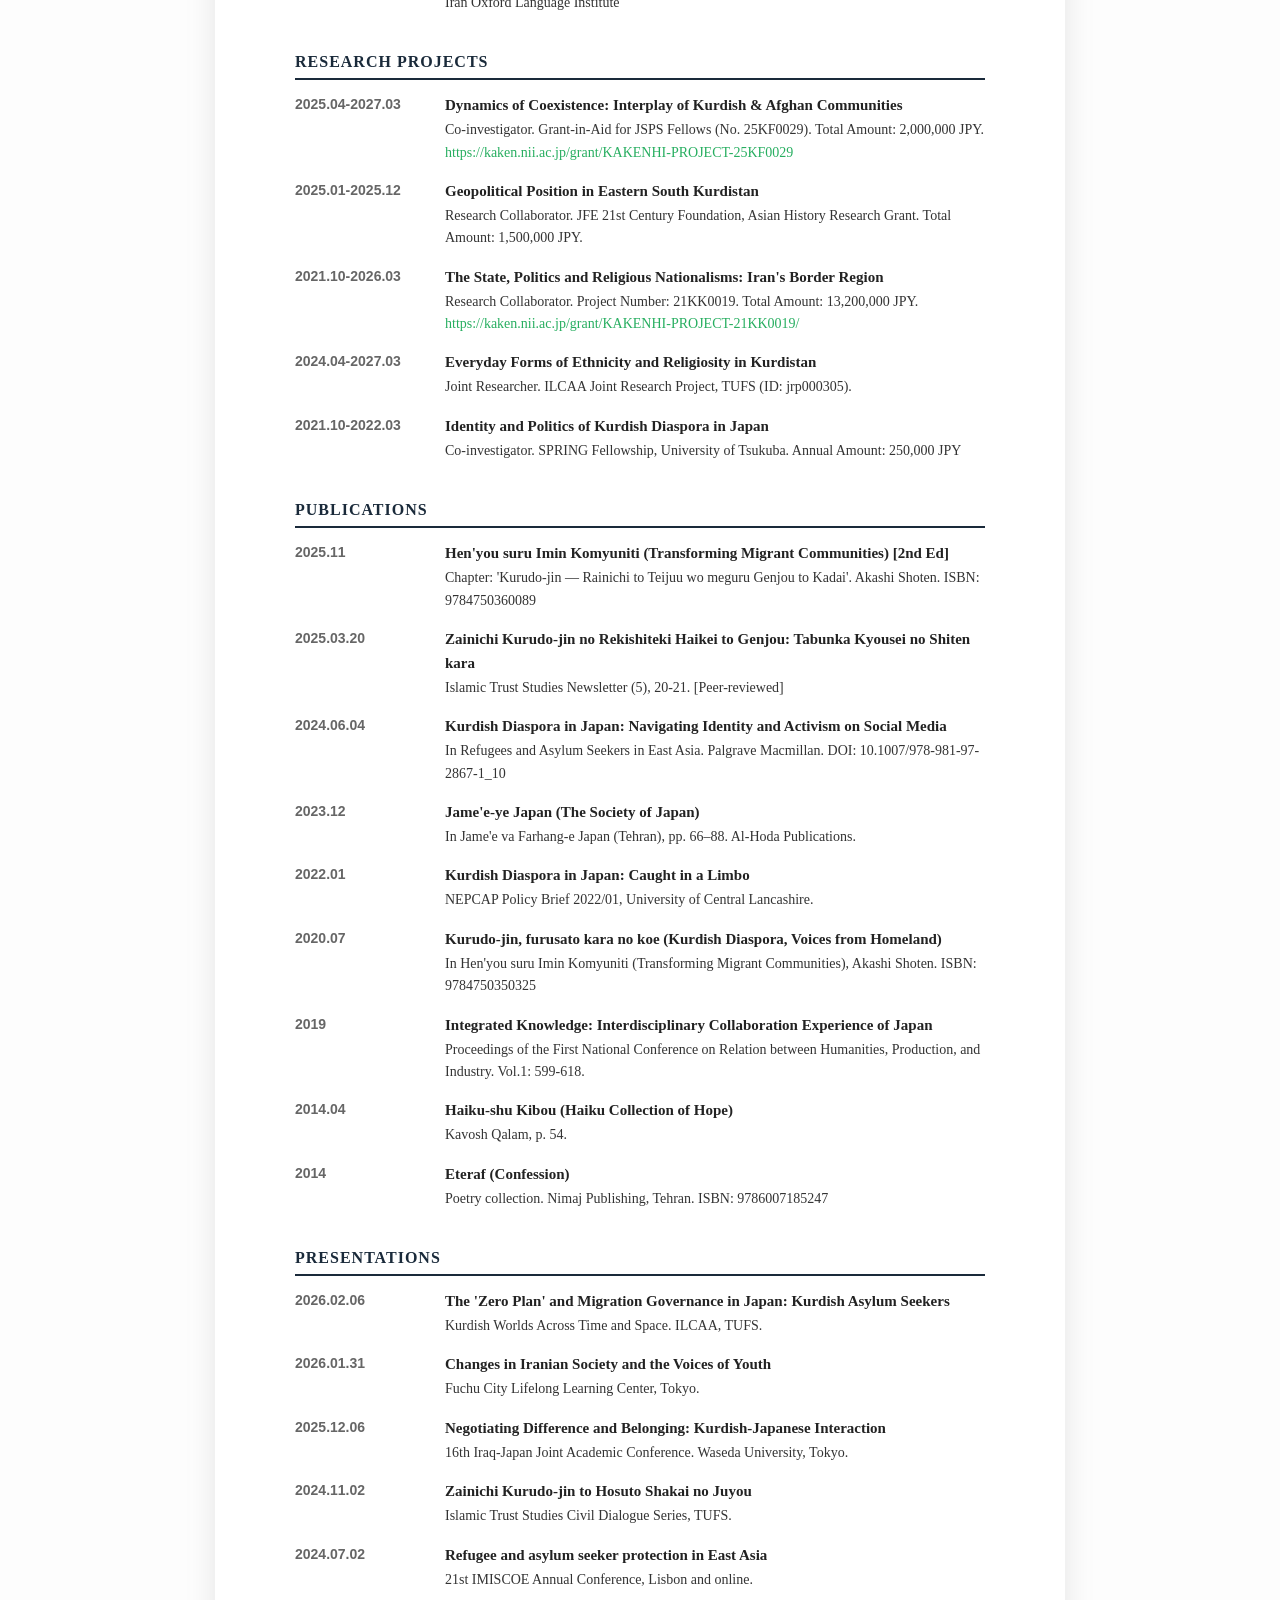
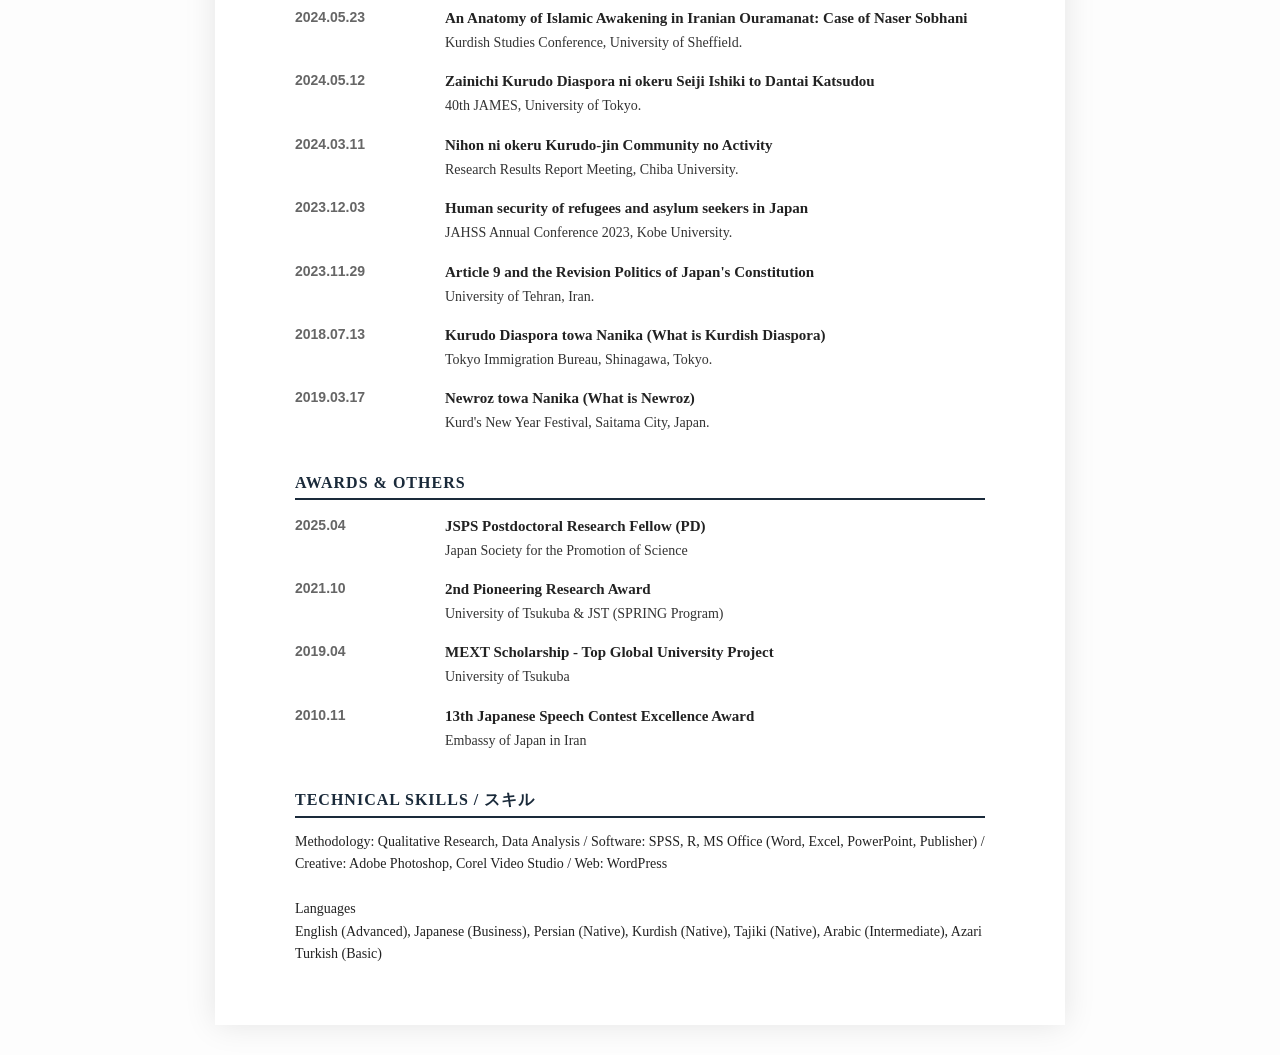
==== commit 1021dcb6: "CV Update v8.1" ====
--- a/index.html
+++ b/index.html
@@ -4,6 +4,7 @@
     <meta charset="UTF-8">
     <meta name="viewport" content="width=device-width, initial-scale=1.0">
     <title>Sohrab AHMADIAN, Ph.D. | Academic CV</title>
+    <link rel="stylesheet" href="style.css">
     <style>
         :root { --primary: #1a2a3a; --accent: #27ae60; --bg: #fdfdfd; }
         * { box-sizing: border-box; }
@@ -93,7 +94,7 @@
         "desc": "Tokyo University of Foreign Studies (TUFS)"
       },
       {
-        "date": "2026.03",
+        "date": "2026.03.1~2026.03.10",
         "title": "Visiting Research Fellow",
         "desc": "IRIS, School of Social Policy and Society, University of Birmingham, UK"
       },
@@ -553,7 +554,7 @@
       },
       {
         "date": "2010.11",
-        "title": "第13回日本語スピーچコンテスト 優秀賞",
+        "title": "第13回日本語スピーコンテスト 優秀賞",
         "desc": "在イラン日本国大使館"
       }
     ]
--- a/style.css
+++ b/style.css
@@ -0,0 +1,83 @@
+/* بهینه‌سازی کلی برای تمام صفحات */
+html, body {
+    overflow-x: hidden; /* جلوگیری از اسکرول عرضی */
+    -webkit-text-size-adjust: 100%; /* جلوگیری از تغییر سایز خودکار فونت در آیفون */
+}
+
+/* اصلاحات مخصوص موبایل (صفحات زیر 768 پیکسل) */
+@media screen and (max-width: 768px) {
+    
+    /* حذف حاشیه‌های اضافی و تنظیم عرض کامل */
+    .cv-paper {
+        padding: 20px 15px !important;
+        margin: 10px !important;
+        max-width: 100% !important;
+        box-shadow: none !important;
+        border: none !important;
+    }
+
+    /* اصلاح هدر: قرار دادن عکس و متن زیر هم */
+    header {
+        flex-direction: column-reverse !important;
+        align-items: center !important;
+        text-align: center !important;
+        gap: 15px !important;
+    }
+
+    .header-text h1 {
+        font-size: 20px !important; /* کوچک کردن عنوان برای جا شدن در یک خط */
+        line-height: 1.3 !important;
+    }
+
+    .photo {
+        width: 110px !important;
+        height: 140px !important;
+        margin: 0 auto !important;
+    }
+
+    /* حیاتی‌ترین بخش: تبدیل دو ستون به یک ستون */
+    .entry {
+        display: block !important; /* لغو حالت گرید */
+        margin-bottom: 25px !important;
+        border-left: 3px solid var(--accent); /* اضافه کردن خط راهنما کنار سوابق */
+        padding-left: 10px !important;
+    }
+
+    .entry-date {
+        display: block !important;
+        font-size: 11px !important;
+        margin-bottom: 5px !important;
+        color: var(--accent) !important;
+        letter-spacing: 0.5px;
+    }
+
+    .entry-title {
+        font-size: 14px !important;
+        line-height: 1.4 !important;
+        display: block !important;
+        margin-bottom: 5px !important;
+    }
+
+    .entry-desc {
+        font-size: 13px !important;
+        text-align: justify !important;
+        line-height: 1.5 !important;
+    }
+
+    /* بزرگ‌تر کردن دکمه‌های تولبار برای لمس راحت‌تر */
+    .toolbar {
+        padding: 15px !important;
+        gap: 15px !important;
+    }
+    
+    .btn {
+        padding: 10px 20px !important;
+        font-size: 14px !important;
+    }
+
+    /* اصلاح سایز تیتر بخش‌ها */
+    h2 {
+        font-size: 14px !important;
+        margin-top: 25px !important;
+    }
+}
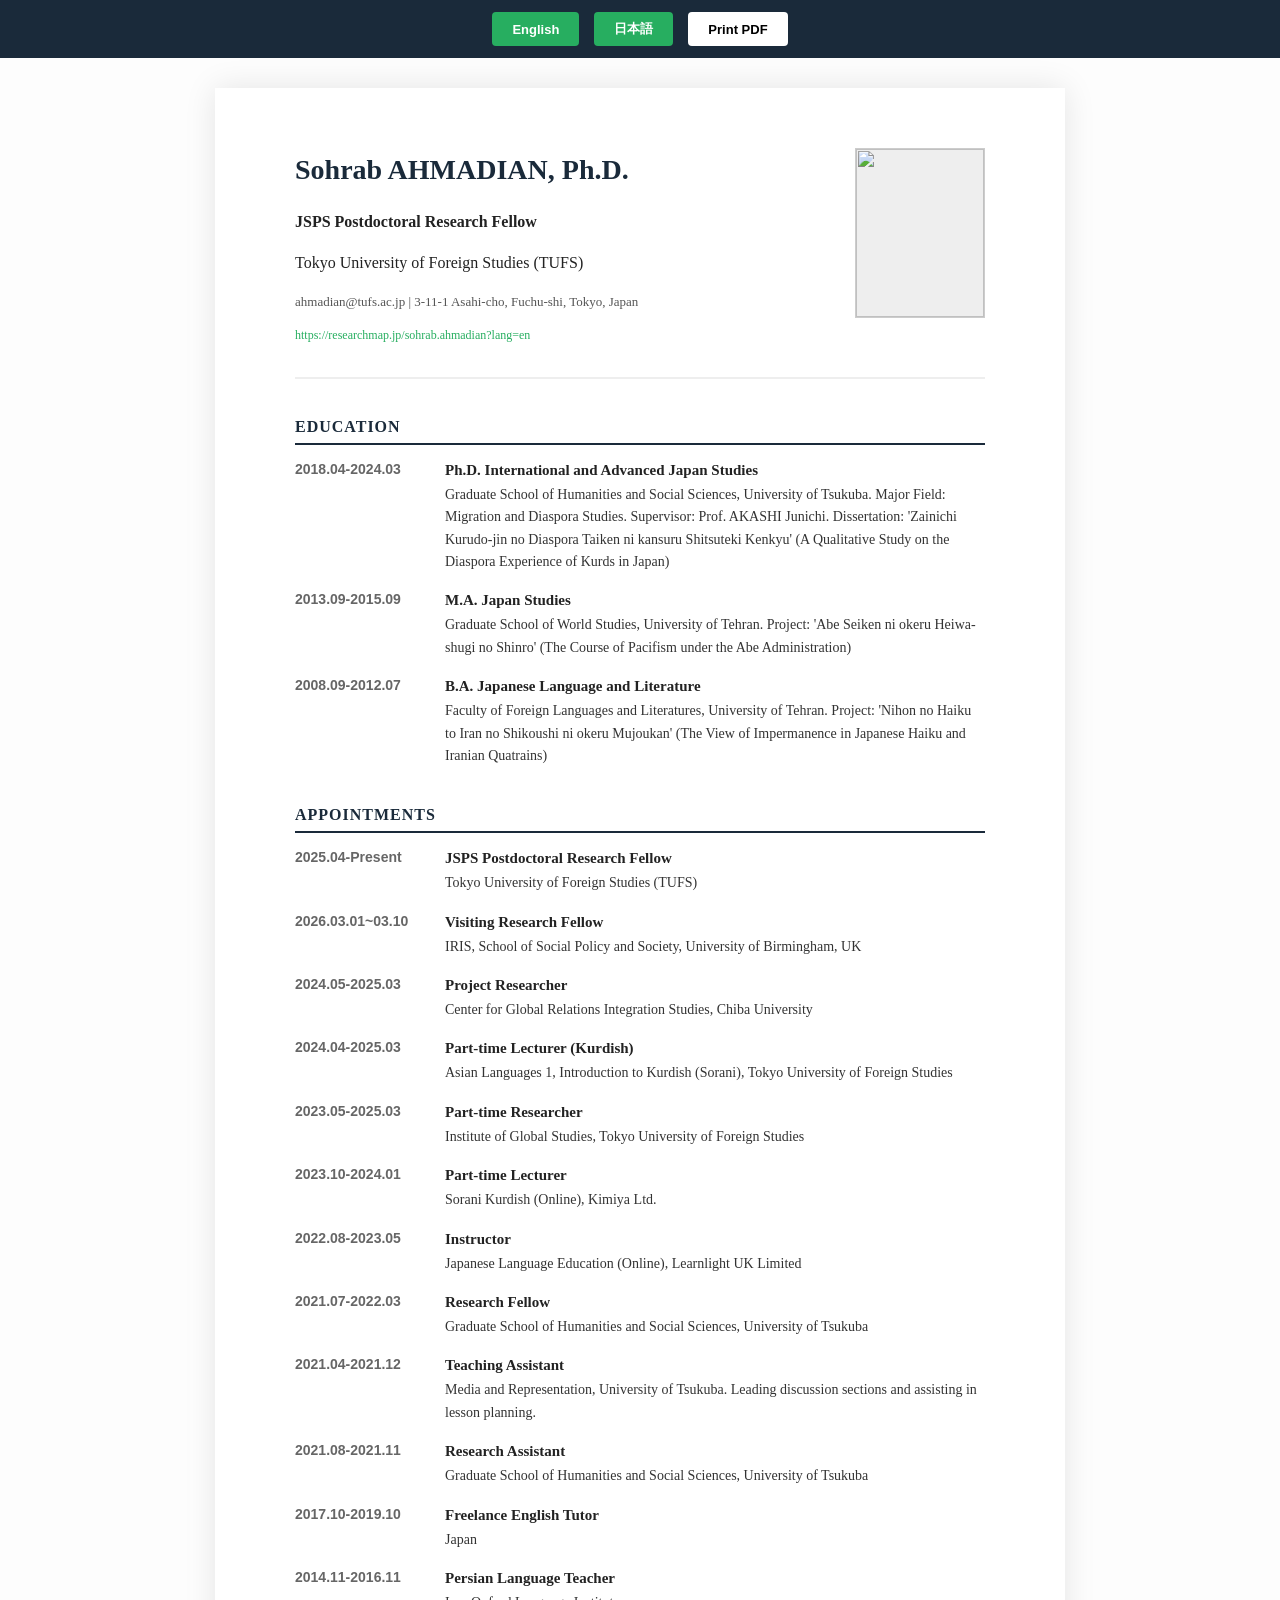
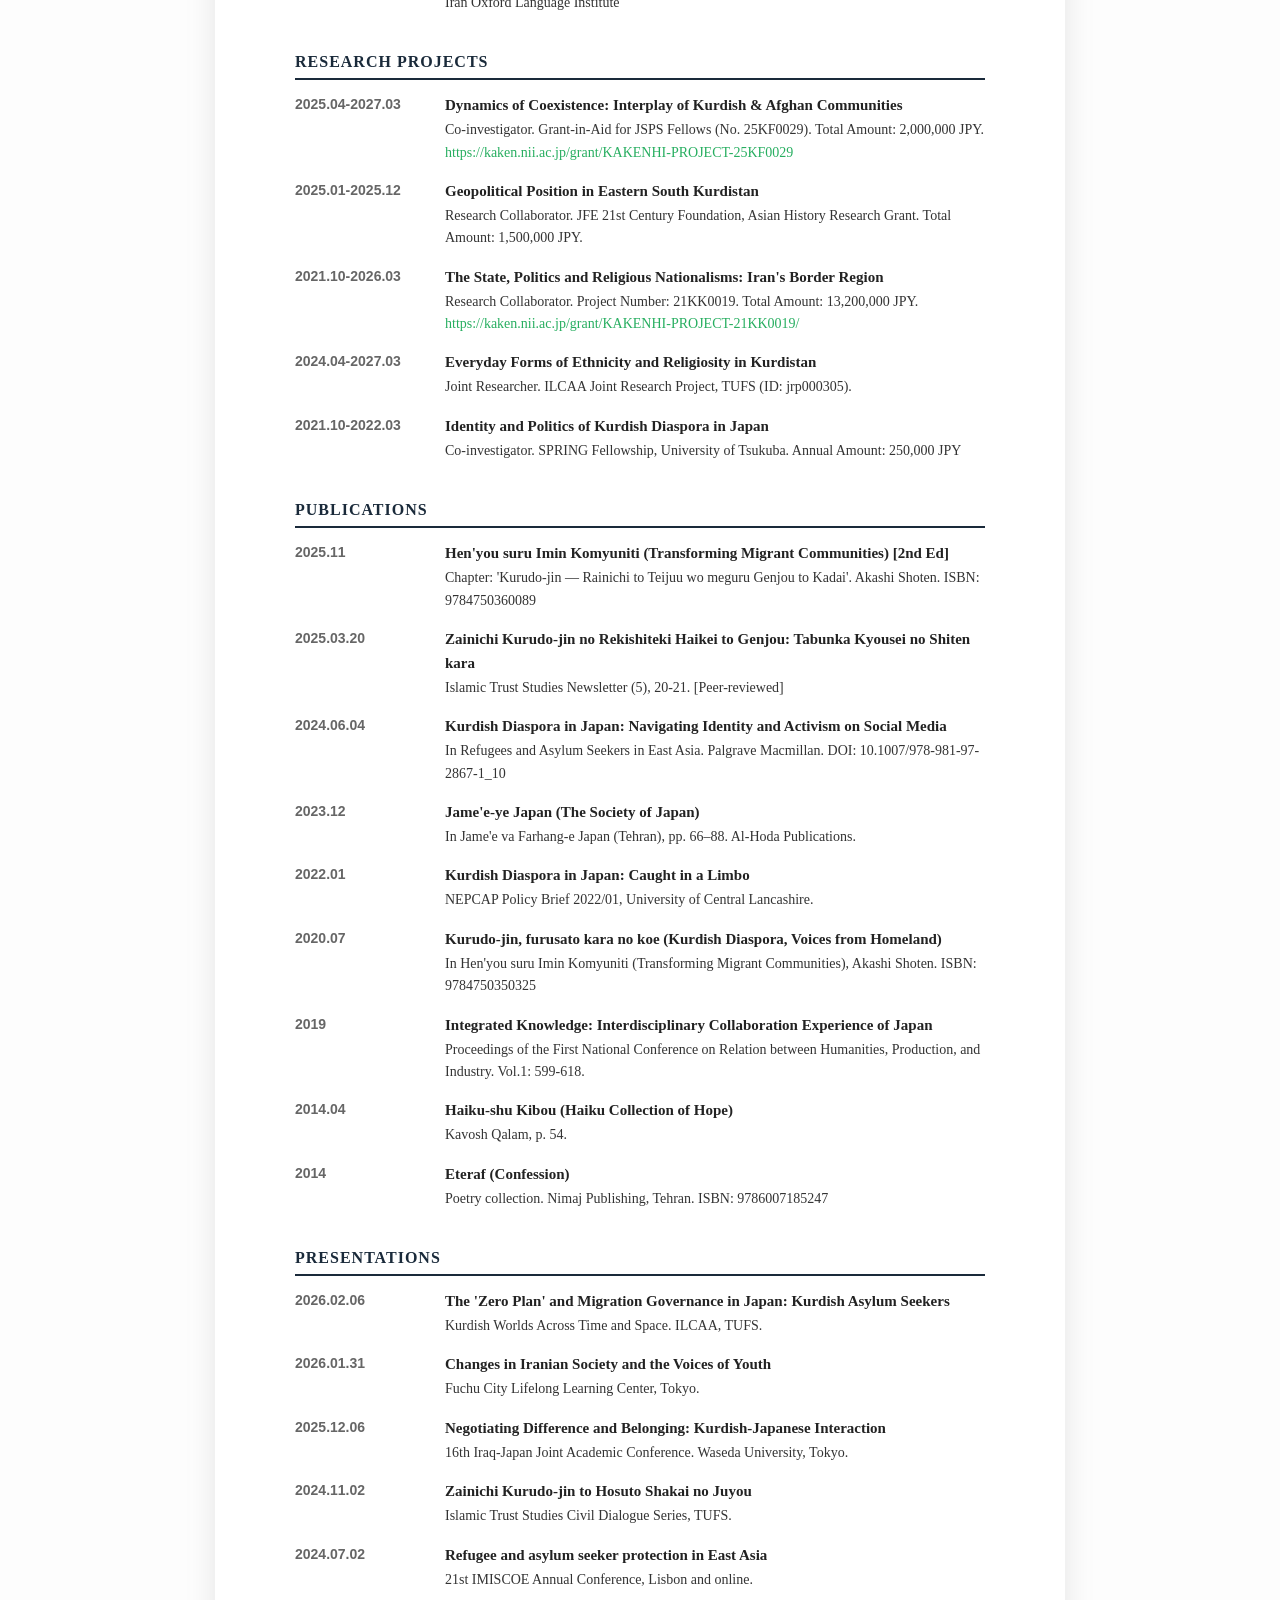
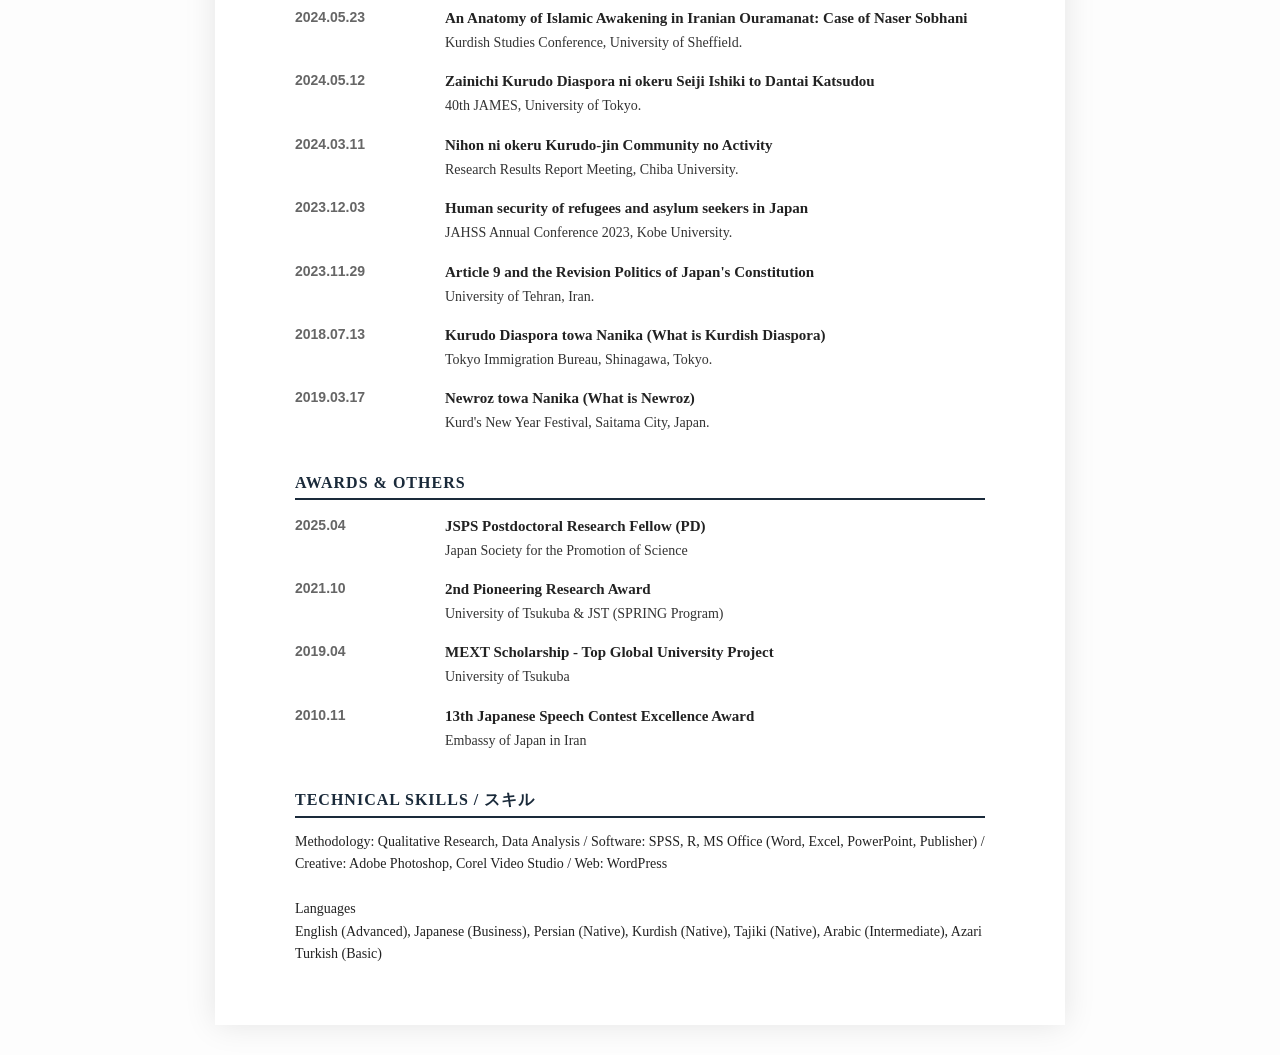
==== commit a3341cff: "CV Update v8.1" ====
--- a/index.html
+++ b/index.html
@@ -94,7 +94,7 @@
         "desc": "Tokyo University of Foreign Studies (TUFS)"
       },
       {
-        "date": "2026.03.1~2026.03.10",
+        "date": "2026.03.01~03.10",
         "title": "Visiting Research Fellow",
         "desc": "IRIS, School of Social Policy and Society, University of Birmingham, UK"
       },
